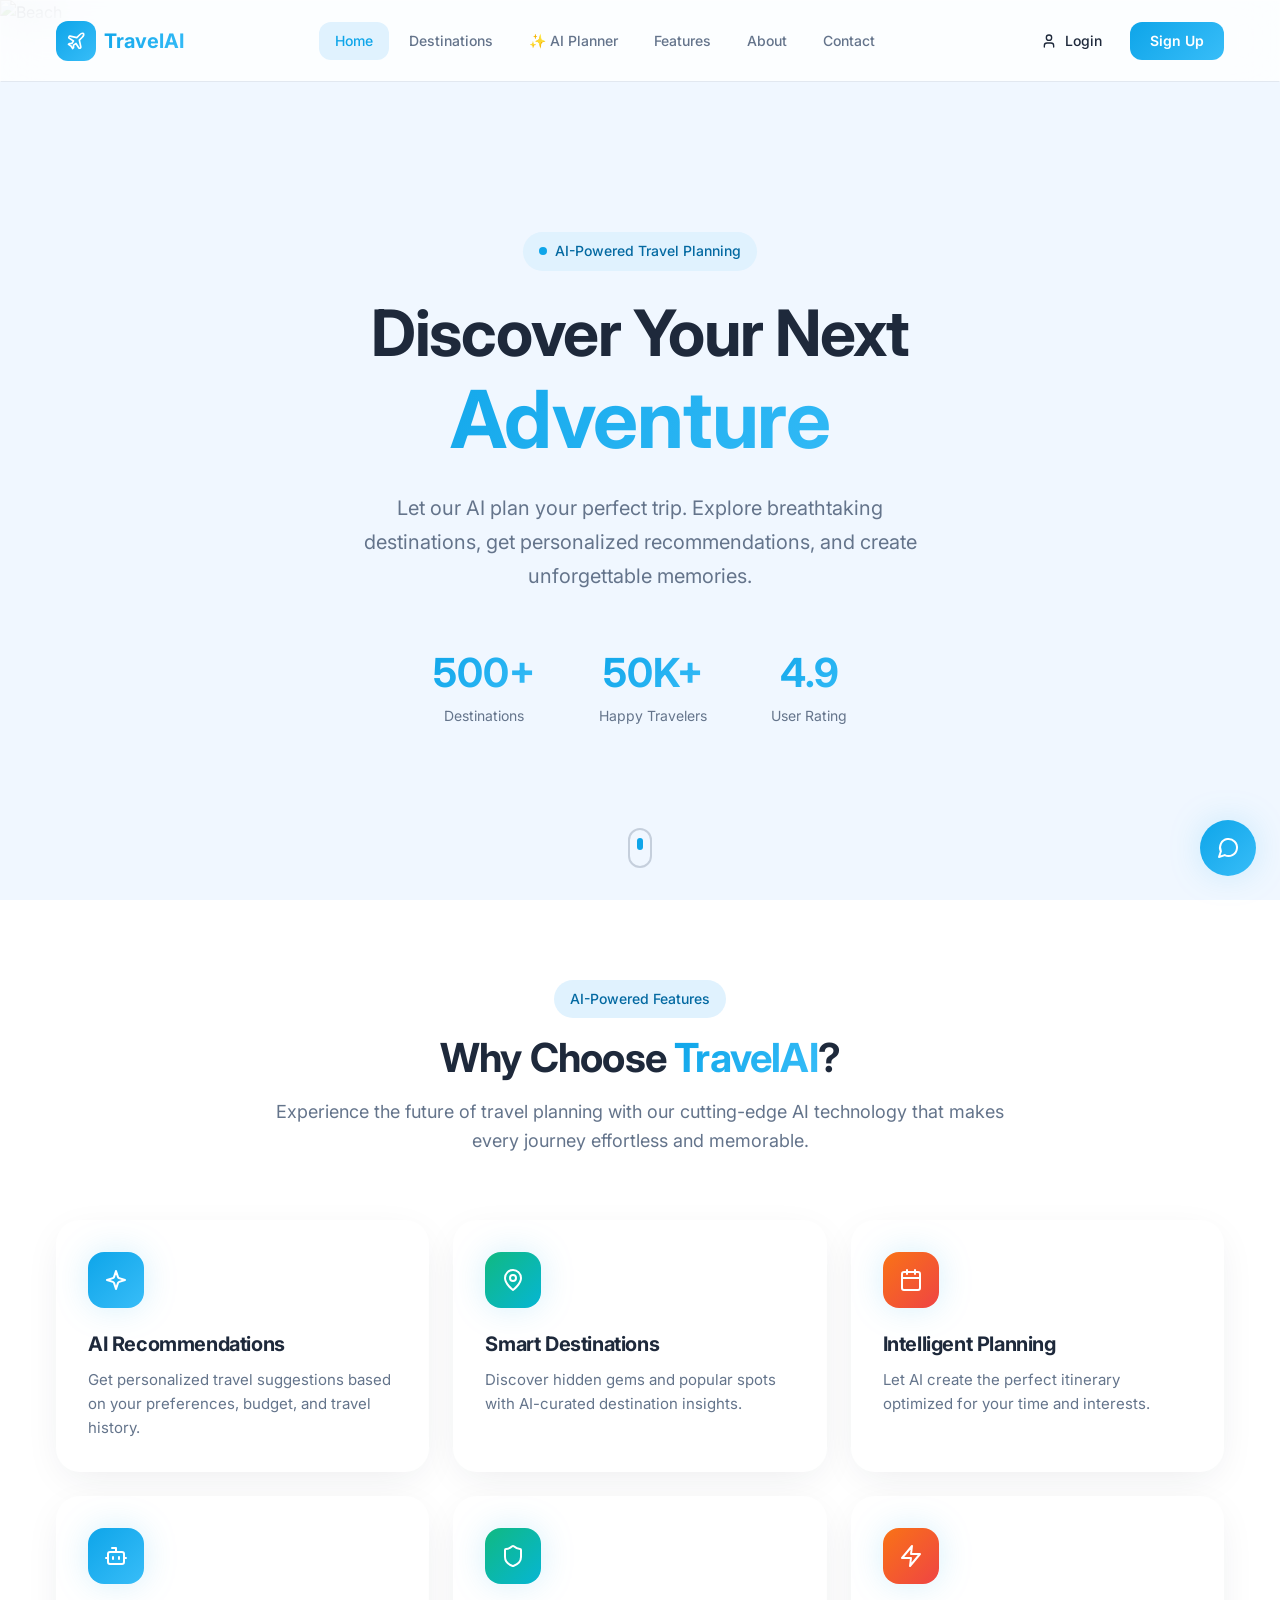
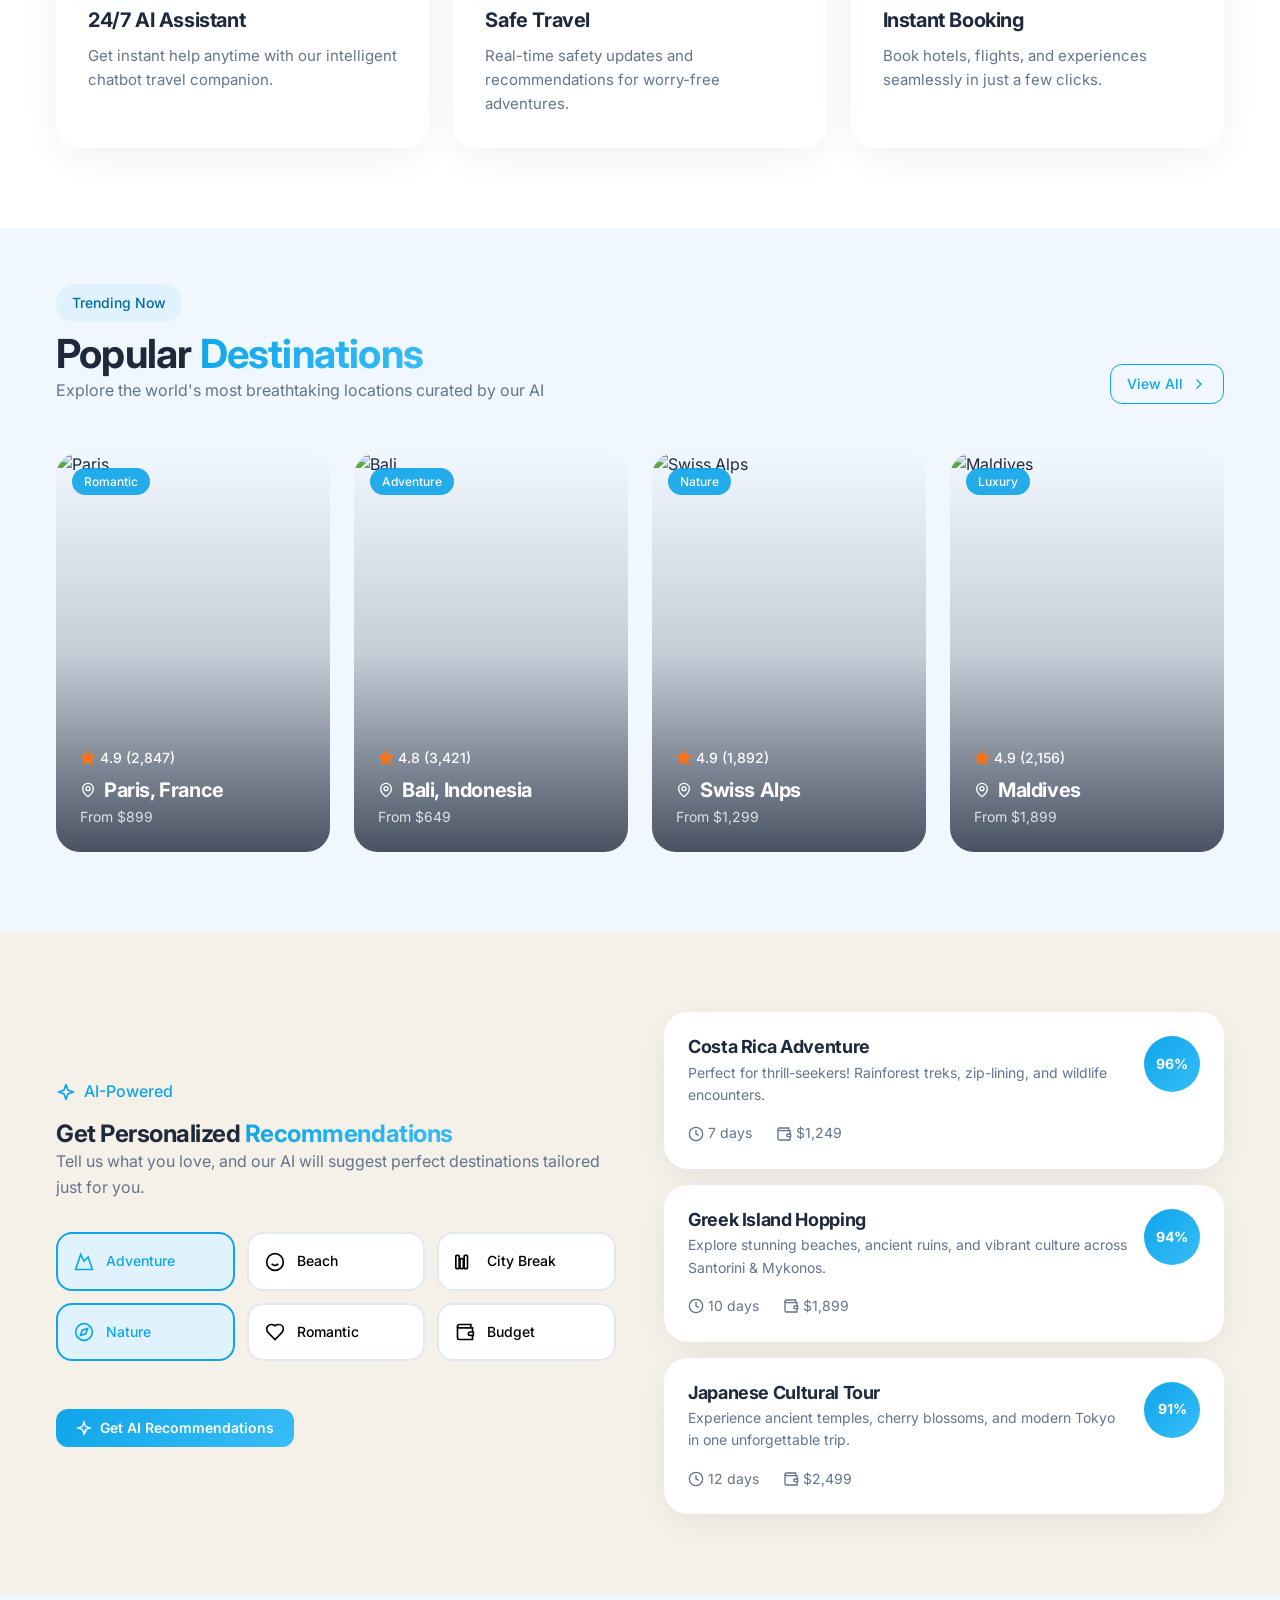
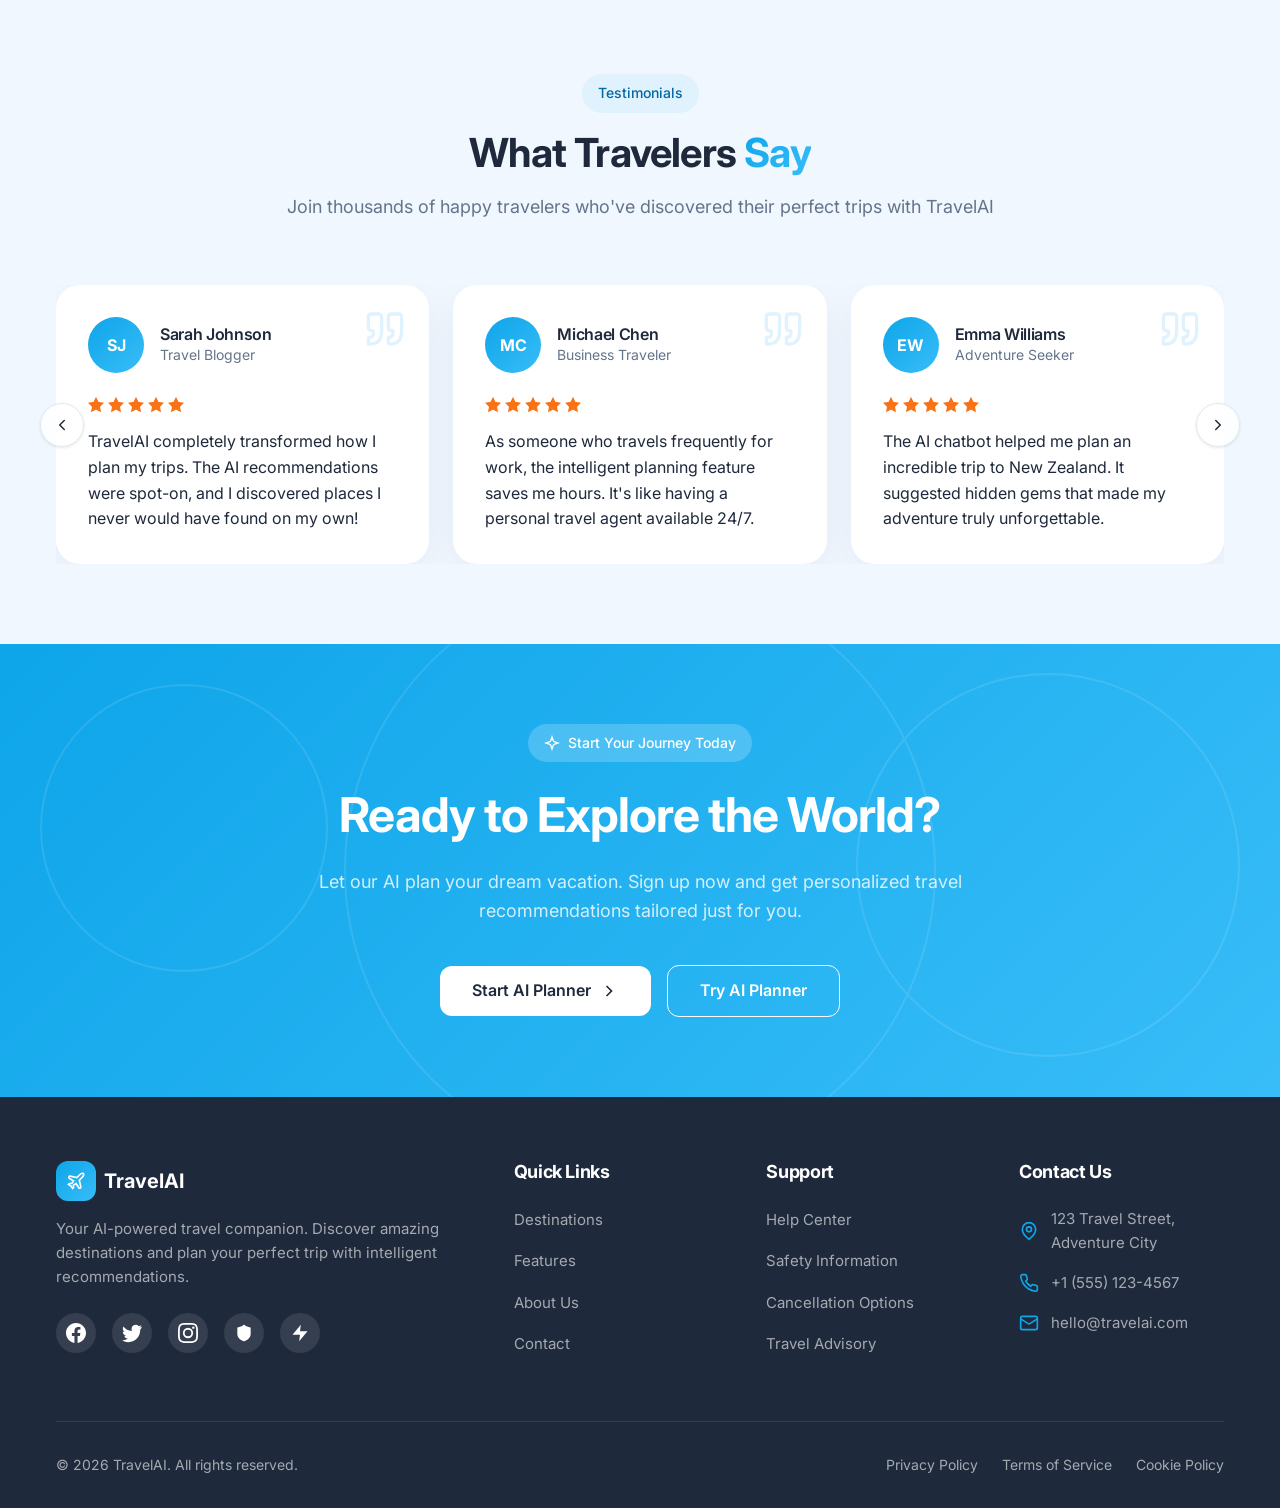
==== index.html @ 9d422126 "Initial commit of Travel-Ai portal with personalized itinerary planner, leaflet maps and live recomm" ====
<!doctype html>
<html lang="en">
<head>
  <meta charset="UTF-8" />
  <meta name="viewport" content="width=device-width, initial-scale=1.0" />
  <title>TravelAI | AI-Powered Tourism Platform</title>
  <link rel="icon" href="data:," />
  <link rel="preconnect" href="https://fonts.googleapis.com" />
  <link rel="preconnect" href="https://fonts.gstatic.com" crossorigin />
  <link href="https://fonts.googleapis.com/css2?family=Inter:wght@300;400;500;600;700;800&display=swap" rel="stylesheet" />
  <link rel="stylesheet" href="css/main.css" />
</head>
<body>

<!-- NAVBAR -->
<nav class="navbar glass">
  <div class="container">
    <div class="navbar-inner">
      <a class="brand" href="index.html">
        <div class="brand-icon">
          <svg xmlns="http://www.w3.org/2000/svg" width="20" height="20" viewBox="0 0 24 24" fill="none" stroke="currentColor" stroke-width="2" stroke-linecap="round" stroke-linejoin="round"><path d="M17.8 19.2 16 11l3.5-3.5C21 6 21.5 4 21 3c-1-.5-3 0-4.5 1.5L13 8 4.8 6.2c-.5-.1-.9.1-1.1.5l-.3.5c-.2.5-.1 1 .3 1.3L9 12l-2 3H4l-1 1 3 2 2 3 1-1v-3l3-2 3.5 5.3c.3.4.8.5 1.3.3l.5-.2c.4-.3.6-.7.5-1.2z"/></svg>
        </div>
        <span class="brand-text text-gradient-ocean">TravelAI</span>
      </a>
      <div class="nav-links">
        <a href="index.html" class="nav-link active">Home</a>
        <a href="destinations.html" class="nav-link">Destinations</a>
        <a href="itinerary.html" class="nav-link nav-link-emphasis">✨ AI Planner</a>
        <a href="features.html" class="nav-link">Features</a>
        <a href="about.html" class="nav-link">About</a>
        <a href="contact.html" class="nav-link">Contact</a>
      </div>
      <div class="nav-auth">
        <button class="btn-ghost">
          <svg xmlns="http://www.w3.org/2000/svg" width="16" height="16" viewBox="0 0 24 24" fill="none" stroke="currentColor" stroke-width="2" stroke-linecap="round" stroke-linejoin="round"><path d="M19 21v-2a4 4 0 0 0-4-4H9a4 4 0 0 0-4 4v2"/><circle cx="12" cy="7" r="4"/></svg>
          Login
        </button>
        <button class="btn-gradient">Sign Up</button>
      </div>
      <button class="nav-toggle" type="button" aria-label="Open menu" data-nav-toggle>
        <svg xmlns="http://www.w3.org/2000/svg" width="24" height="24" viewBox="0 0 24 24" fill="none" stroke="currentColor" stroke-width="2" stroke-linecap="round" stroke-linejoin="round"><line x1="4" x2="20" y1="6" y2="6"/><line x1="4" x2="20" y1="12" y2="12"/><line x1="4" x2="20" y1="18" y2="18"/></svg>
      </button>
    </div>
    <div class="nav-mobile" data-nav-panel>
      <a href="index.html" class="nav-link active">Home</a>
      <a href="destinations.html" class="nav-link">Destinations</a>
      <a href="itinerary.html" class="nav-link nav-link-emphasis">✨ AI Planner</a>
      <a href="features.html" class="nav-link">Features</a>
      <a href="about.html" class="nav-link">About</a>
      <a href="contact.html" class="nav-link">Contact</a>
      <div class="nav-mobile-auth">
        <button class="btn-outline">Login</button>
        <button class="btn-gradient">Sign Up</button>
      </div>
    </div>
  </div>
</nav>

<!-- HERO -->
<section class="hero">
  <div class="hero-bg">
    <img src="https://images.unsplash.com/photo-1507525428034-b723cf961d3e?w=1920&q=80" alt="Beach" />
  </div>
  <div class="hero-overlay"></div>
  <div class="hero-content">
    <div class="travel-badge"><span class="badge-dot"></span> AI-Powered Travel Planning</div>
    <h1 class="hero-title">Discover Your Next <span class="text-gradient-ocean">Adventure</span></h1>
    <p class="hero-subtitle">Let our AI plan your perfect trip. Explore breathtaking destinations, get personalized recommendations, and create unforgettable memories.</p>
    <div class="hero-stats">
      <div class="stat"><p class="stat-value text-gradient-ocean">500+</p><p class="stat-label">Destinations</p></div>
      <div class="stat"><p class="stat-value text-gradient-ocean">50K+</p><p class="stat-label">Happy Travelers</p></div>
      <div class="stat"><p class="stat-value text-gradient-ocean">4.9</p><p class="stat-label">User Rating</p></div>
    </div>
  </div>
  <div class="scroll-indicator"><div class="scroll-shell"><div class="scroll-dot"></div></div></div>
</section>

<!-- FEATURES -->
<section class="section section-white">
  <div class="container">
    <div class="section-header">
      <span class="travel-badge">AI-Powered Features</span>
      <h2>Why Choose <span class="text-gradient-ocean">TravelAI</span>?</h2>
      <p>Experience the future of travel planning with our cutting-edge AI technology that makes every journey effortless and memorable.</p>
    </div>
    <div class="features-grid">
      <div class="travel-card ai-glow"><div class="feature-icon"><svg xmlns="http://www.w3.org/2000/svg" width="24" height="24" viewBox="0 0 24 24" fill="none" stroke="currentColor" stroke-width="2" stroke-linecap="round" stroke-linejoin="round"><path d="m12 3-1.912 5.813a2 2 0 0 1-1.275 1.275L3 12l5.813 1.912a2 2 0 0 1 1.275 1.275L12 21l1.912-5.813a2 2 0 0 1 1.275-1.275L21 12l-5.813-1.912a2 2 0 0 1-1.275-1.275L12 3Z"/></svg></div><h3>AI Recommendations</h3><p>Get personalized travel suggestions based on your preferences, budget, and travel history.</p></div>
      <div class="travel-card ai-glow"><div class="feature-icon nature"><svg xmlns="http://www.w3.org/2000/svg" width="24" height="24" viewBox="0 0 24 24" fill="none" stroke="currentColor" stroke-width="2" stroke-linecap="round" stroke-linejoin="round"><path d="M20 10c0 6-8 12-8 12s-8-6-8-12a8 8 0 0 1 16 0Z"/><circle cx="12" cy="10" r="3"/></svg></div><h3>Smart Destinations</h3><p>Discover hidden gems and popular spots with AI-curated destination insights.</p></div>
      <div class="travel-card ai-glow"><div class="feature-icon sunset"><svg xmlns="http://www.w3.org/2000/svg" width="24" height="24" viewBox="0 0 24 24" fill="none" stroke="currentColor" stroke-width="2" stroke-linecap="round" stroke-linejoin="round"><rect width="18" height="18" x="3" y="4" rx="2" ry="2"/><line x1="16" x2="16" y1="2" y2="6"/><line x1="8" x2="8" y1="2" y2="6"/><line x1="3" x2="21" y1="10" y2="10"/></svg></div><h3>Intelligent Planning</h3><p>Let AI create the perfect itinerary optimized for your time and interests.</p></div>
      <div class="travel-card ai-glow"><div class="feature-icon"><svg xmlns="http://www.w3.org/2000/svg" width="24" height="24" viewBox="0 0 24 24" fill="none" stroke="currentColor" stroke-width="2" stroke-linecap="round" stroke-linejoin="round"><path d="M12 8V4H8"/><rect width="16" height="12" x="4" y="8" rx="2"/><path d="M2 14h2"/><path d="M20 14h2"/><path d="M15 13v2"/><path d="M9 13v2"/></svg></div><h3>24/7 AI Assistant</h3><p>Get instant help anytime with our intelligent chatbot travel companion.</p></div>
      <div class="travel-card ai-glow"><div class="feature-icon nature"><svg xmlns="http://www.w3.org/2000/svg" width="24" height="24" viewBox="0 0 24 24" fill="none" stroke="currentColor" stroke-width="2" stroke-linecap="round" stroke-linejoin="round"><path d="M20 13c0 5-3.5 7.5-7.66 8.95a1 1 0 0 1-.67-.01C7.5 20.5 4 18 4 13V6a1 1 0 0 1 1-1c2 0 4.5-1.2 6.24-2.72a1.17 1.17 0 0 1 1.52 0C14.51 3.81 17 5 19 5a1 1 0 0 1 1 1z"/></svg></div><h3>Safe Travel</h3><p>Real-time safety updates and recommendations for worry-free adventures.</p></div>
      <div class="travel-card ai-glow"><div class="feature-icon sunset"><svg xmlns="http://www.w3.org/2000/svg" width="24" height="24" viewBox="0 0 24 24" fill="none" stroke="currentColor" stroke-width="2" stroke-linecap="round" stroke-linejoin="round"><path d="M13 2 3 14h9l-1 8 10-12h-9l1-8z"/></svg></div><h3>Instant Booking</h3><p>Book hotels, flights, and experiences seamlessly in just a few clicks.</p></div>
    </div>
  </div>
</section>

<!-- DESTINATIONS -->
<section class="section home-destinations">
  <div class="container">
    <div class="section-header-row">
      <div>
        <span class="travel-badge">Trending Now</span>
        <h2>Popular <span class="text-gradient-ocean">Destinations</span></h2>
        <p>Explore the world's most breathtaking locations curated by our AI</p>
      </div>
      <a href="destinations.html" class="btn-outline">View All <svg xmlns="http://www.w3.org/2000/svg" width="16" height="16" viewBox="0 0 24 24" fill="none" stroke="currentColor" stroke-width="2" stroke-linecap="round" stroke-linejoin="round"><path d="m9 18 6-6-6-6"/></svg></a>
    </div>
    <div class="destinations-grid">
      <a href="destinations.html" class="destination-card"><img src="assests/paris.jpg" alt="Paris" /><div class="dest-overlay"></div><span class="dest-tag">Romantic</span><div class="dest-info"><div class="dest-rating"><svg xmlns="http://www.w3.org/2000/svg" width="16" height="16" viewBox="0 0 24 24" fill="currentColor" stroke="currentColor" stroke-width="2"><polygon points="12 2 15.09 8.26 22 9.27 17 14.14 18.18 21.02 12 17.77 5.82 21.02 7 14.14 2 9.27 8.91 8.26 12 2"/></svg><span>4.9 (2,847)</span></div><h3 class="dest-name"><svg xmlns="http://www.w3.org/2000/svg" width="16" height="16" viewBox="0 0 24 24" fill="none" stroke="currentColor" stroke-width="2" stroke-linecap="round" stroke-linejoin="round"><path d="M20 10c0 6-8 12-8 12s-8-6-8-12a8 8 0 0 1 16 0Z"/><circle cx="12" cy="10" r="3"/></svg> Paris, France</h3><p class="dest-price">From $899</p></div></a>
      <a href="destinations.html" class="destination-card"><img src="assests/bali.jpg" alt="Bali" /><div class="dest-overlay"></div><span class="dest-tag">Adventure</span><div class="dest-info"><div class="dest-rating"><svg xmlns="http://www.w3.org/2000/svg" width="16" height="16" viewBox="0 0 24 24" fill="currentColor" stroke="currentColor" stroke-width="2"><polygon points="12 2 15.09 8.26 22 9.27 17 14.14 18.18 21.02 12 17.77 5.82 21.02 7 14.14 2 9.27 8.91 8.26 12 2"/></svg><span>4.8 (3,421)</span></div><h3 class="dest-name"><svg xmlns="http://www.w3.org/2000/svg" width="16" height="16" viewBox="0 0 24 24" fill="none" stroke="currentColor" stroke-width="2" stroke-linecap="round" stroke-linejoin="round"><path d="M20 10c0 6-8 12-8 12s-8-6-8-12a8 8 0 0 1 16 0Z"/><circle cx="12" cy="10" r="3"/></svg> Bali, Indonesia</h3><p class="dest-price">From $649</p></div></a>
      <a href="destinations.html" class="destination-card"><img src="assests/swiss.jpg" alt="Swiss Alps" /><div class="dest-overlay"></div><span class="dest-tag">Nature</span><div class="dest-info"><div class="dest-rating"><svg xmlns="http://www.w3.org/2000/svg" width="16" height="16" viewBox="0 0 24 24" fill="currentColor" stroke="currentColor" stroke-width="2"><polygon points="12 2 15.09 8.26 22 9.27 17 14.14 18.18 21.02 12 17.77 5.82 21.02 7 14.14 2 9.27 8.91 8.26 12 2"/></svg><span>4.9 (1,892)</span></div><h3 class="dest-name"><svg xmlns="http://www.w3.org/2000/svg" width="16" height="16" viewBox="0 0 24 24" fill="none" stroke="currentColor" stroke-width="2" stroke-linecap="round" stroke-linejoin="round"><path d="M20 10c0 6-8 12-8 12s-8-6-8-12a8 8 0 0 1 16 0Z"/><circle cx="12" cy="10" r="3"/></svg> Swiss Alps</h3><p class="dest-price">From $1,299</p></div></a>
      <a href="destinations.html" class="destination-card"><img src="assests/mali.jpg" alt="Maldives" /><div class="dest-overlay"></div><span class="dest-tag">Luxury</span><div class="dest-info"><div class="dest-rating"><svg xmlns="http://www.w3.org/2000/svg" width="16" height="16" viewBox="0 0 24 24" fill="currentColor" stroke="currentColor" stroke-width="2"><polygon points="12 2 15.09 8.26 22 9.27 17 14.14 18.18 21.02 12 17.77 5.82 21.02 7 14.14 2 9.27 8.91 8.26 12 2"/></svg><span>4.9 (2,156)</span></div><h3 class="dest-name"><svg xmlns="http://www.w3.org/2000/svg" width="16" height="16" viewBox="0 0 24 24" fill="none" stroke="currentColor" stroke-width="2" stroke-linecap="round" stroke-linejoin="round"><path d="M20 10c0 6-8 12-8 12s-8-6-8-12a8 8 0 0 1 16 0Z"/><circle cx="12" cy="10" r="3"/></svg> Maldives</h3><p class="dest-price">From $1,899</p></div></a>
    </div>
  </div>
</section>

<!-- AI RECOMMENDATIONS -->
<section class="section section-sand">
  <div class="container">
    <div class="ai-grid">
      <div class="ai-left">
        <div class="ai-label"><svg xmlns="http://www.w3.org/2000/svg" width="20" height="20" viewBox="0 0 24 24" fill="none" stroke="currentColor" stroke-width="2" stroke-linecap="round" stroke-linejoin="round"><path d="m12 3-1.912 5.813a2 2 0 0 1-1.275 1.275L3 12l5.813 1.912a2 2 0 0 1 1.275 1.275L12 21l1.912-5.813a2 2 0 0 1 1.275-1.275L21 12l-5.813-1.912a2 2 0 0 1-1.275-1.275L12 3Z"/></svg><span>AI-Powered</span></div>
        <h2>Get Personalized <span class="text-gradient-ocean">Recommendations</span></h2>
        <p class="ai-copy">Tell us what you love, and our AI will suggest perfect destinations tailored just for you.</p>
        <div class="pref-grid" data-pref-grid>
          <button class="pref-btn selected" data-pref="adventure"><svg xmlns="http://www.w3.org/2000/svg" width="20" height="20" viewBox="0 0 24 24" fill="none" stroke="currentColor" stroke-width="2"><path d="m8 3 4 8 5-5 5 15H2L8 3z"/></svg>Adventure</button>
          <button class="pref-btn" data-pref="beach"><svg xmlns="http://www.w3.org/2000/svg" width="20" height="20" viewBox="0 0 24 24" fill="none" stroke="currentColor" stroke-width="2"><circle cx="12" cy="12" r="10"/><path d="M8 14s1.5 2 4 2 4-2 4-2"/><line x1="9" x2="9.01" y1="9" y2="9"/><line x1="15" x2="15.01" y1="9" y2="9"/></svg>Beach</button>
          <button class="pref-btn" data-pref="city"><svg xmlns="http://www.w3.org/2000/svg" width="20" height="20" viewBox="0 0 24 24" fill="none" stroke="currentColor" stroke-width="2"><rect width="4" height="16" x="1" y="4" rx="1"/><rect width="4" height="12" x="6" y="8" rx="1"/><rect width="4" height="16" x="11" y="4" rx="1"/></svg>City Break</button>
          <button class="pref-btn selected" data-pref="nature"><svg xmlns="http://www.w3.org/2000/svg" width="20" height="20" viewBox="0 0 24 24" fill="none" stroke="currentColor" stroke-width="2"><circle cx="12" cy="12" r="10"/><path d="m16.24 7.76-2.12 6.36-6.36 2.12 2.12-6.36 6.36-2.12z"/></svg>Nature</button>
          <button class="pref-btn" data-pref="romantic"><svg xmlns="http://www.w3.org/2000/svg" width="20" height="20" viewBox="0 0 24 24" fill="none" stroke="currentColor" stroke-width="2"><path d="M19 14c1.49-1.46 3-3.21 3-5.5A5.5 5.5 0 0 0 16.5 3c-1.74 0-3 .41-4.5 1.5C10.5 3.41 9.24 3 7.5 3A5.5 5.5 0 0 0 2 8.5c0 2.3 1.5 4.05 3 5.5l7 7Z"/></svg>Romantic</button>
          <button class="pref-btn" data-pref="budget"><svg xmlns="http://www.w3.org/2000/svg" width="20" height="20" viewBox="0 0 24 24" fill="none" stroke="currentColor" stroke-width="2"><path d="M21 12V7H5a2 2 0 0 1 0-4h14v4"/><path d="M3 5v14a2 2 0 0 0 2 2h16v-5"/><path d="M18 12a2 2 0 0 0 0 4h4v-4Z"/></svg>Budget</button>
        </div>
        <a href="itinerary.html" class="btn-gradient ai-recommend-link">
          <svg xmlns="http://www.w3.org/2000/svg" width="16" height="16" viewBox="0 0 24 24" fill="none" stroke="currentColor" stroke-width="2"><path d="m12 3-1.912 5.813a2 2 0 0 1-1.275 1.275L3 12l5.813 1.912a2 2 0 0 1 1.275 1.275L12 21l1.912-5.813a2 2 0 0 1 1.275 1.275L12 21l1.912-5.813a2 2 0 0 1 1.275-1.275L21 12l-5.813-1.912a2 2 0 0 1-1.275-1.275L12 3Z"/></svg>
          Get AI Recommendations
        </a>
      </div>
      <div class="ai-right">
        <div class="travel-card rec-card"><div class="rec-top"><div><h3>Costa Rica Adventure</h3><p class="rec-desc">Perfect for thrill-seekers! Rainforest treks, zip-lining, and wildlife encounters.</p></div><div class="rec-match">96%</div></div><div class="rec-meta"><span><svg xmlns="http://www.w3.org/2000/svg" width="16" height="16" viewBox="0 0 24 24" fill="none" stroke="currentColor" stroke-width="2"><circle cx="12" cy="12" r="10"/><polyline points="12 6 12 12 16 14"/></svg>7 days</span><span><svg xmlns="http://www.w3.org/2000/svg" width="16" height="16" viewBox="0 0 24 24" fill="none" stroke="currentColor" stroke-width="2"><path d="M21 12V7H5a2 2 0 0 1 0-4h14v4"/><path d="M3 5v14a2 2 0 0 0 2 2h16v-5"/><path d="M18 12a2 2 0 0 0 0 4h4v-4Z"/></svg>$1,249</span></div></div>
        <div class="travel-card rec-card"><div class="rec-top"><div><h3>Greek Island Hopping</h3><p class="rec-desc">Explore stunning beaches, ancient ruins, and vibrant culture across Santorini & Mykonos.</p></div><div class="rec-match">94%</div></div><div class="rec-meta"><span><svg xmlns="http://www.w3.org/2000/svg" width="16" height="16" viewBox="0 0 24 24" fill="none" stroke="currentColor" stroke-width="2"><circle cx="12" cy="12" r="10"/><polyline points="12 6 12 12 16 14"/></svg>10 days</span><span><svg xmlns="http://www.w3.org/2000/svg" width="16" height="16" viewBox="0 0 24 24" fill="none" stroke="currentColor" stroke-width="2"><path d="M21 12V7H5a2 2 0 0 1 0-4h14v4"/><path d="M3 5v14a2 2 0 0 0 2 2h16v-5"/><path d="M18 12a2 2 0 0 0 0 4h4v-4Z"/></svg>$1,899</span></div></div>
        <div class="travel-card rec-card"><div class="rec-top"><div><h3>Japanese Cultural Tour</h3><p class="rec-desc">Experience ancient temples, cherry blossoms, and modern Tokyo in one unforgettable trip.</p></div><div class="rec-match">91%</div></div><div class="rec-meta"><span><svg xmlns="http://www.w3.org/2000/svg" width="16" height="16" viewBox="0 0 24 24" fill="none" stroke="currentColor" stroke-width="2"><circle cx="12" cy="12" r="10"/><polyline points="12 6 12 12 16 14"/></svg>12 days</span><span><svg xmlns="http://www.w3.org/2000/svg" width="16" height="16" viewBox="0 0 24 24" fill="none" stroke="currentColor" stroke-width="2"><path d="M21 12V7H5a2 2 0 0 1 0-4h14v4"/><path d="M3 5v14a2 2 0 0 0 2 2h16v-5"/><path d="M18 12a2 2 0 0 0 0 4h4v-4Z"/></svg>$2,499</span></div></div>
      </div>
    </div>
  </div>
</section>

<!-- TESTIMONIALS -->
<section class="section">
  <div class="container">
    <div class="section-header">
      <span class="travel-badge">Testimonials</span>
      <h2>What Travelers <span class="text-gradient-ocean">Say</span></h2>
      <p>Join thousands of happy travelers who've discovered their perfect trips with TravelAI</p>
    </div>
    <div class="testimonials-slider" data-testimonials>
      <button class="slider-btn prev" type="button" aria-label="Previous testimonials" data-testimonials-prev>
        <svg xmlns="http://www.w3.org/2000/svg" width="18" height="18" viewBox="0 0 24 24" fill="none" stroke="currentColor" stroke-width="2" stroke-linecap="round" stroke-linejoin="round"><path d="m15 18-6-6 6-6"/></svg>
      </button>
      <button class="slider-btn" type="button" aria-label="Next testimonials" data-testimonials-next>
        <svg xmlns="http://www.w3.org/2000/svg" width="18" height="18" viewBox="0 0 24 24" fill="none" stroke="currentColor" stroke-width="2" stroke-linecap="round" stroke-linejoin="round"><path d="m9 18 6-6-6-6"/></svg>
      </button>

      <div class="testimonials-viewport" data-testimonials-viewport>
        <div class="testimonials-grid" data-testimonials-track>
          <div class="travel-card testimonial-card">
            <svg class="quote-icon" xmlns="http://www.w3.org/2000/svg" width="40" height="40" viewBox="0 0 24 24" fill="none" stroke="currentColor" stroke-width="2" stroke-linecap="round" stroke-linejoin="round"><path d="M3 21c3 0 7-1 7-8V5c0-1.25-.756-2.017-2-2H4c-1.25 0-2 .75-2 1.972V11c0 1.25.75 2 2 2 1 0 1 0 1 1v1c0 1-1 2-2 2s-1 .008-1 1.031V21z"/><path d="M15 21c3 0 7-1 7-8V5c0-1.25-.757-2.017-2-2h-4c-1.25 0-2 .75-2 1.972V11c0 1.25.75 2 2 2h.75c0 2.25.25 4-2.75 4v3c0 1 0 1 1 1z"/></svg>
            <div class="testimonial-user"><div class="testimonial-avatar">SJ</div><div><h4>Sarah Johnson</h4><p>Travel Blogger</p></div></div>
            <div class="testimonial-stars"><svg xmlns="http://www.w3.org/2000/svg" width="16" height="16" viewBox="0 0 24 24" fill="currentColor" stroke="currentColor" stroke-width="2"><polygon points="12 2 15.09 8.26 22 9.27 17 14.14 18.18 21.02 12 17.77 5.82 21.02 7 14.14 2 9.27 8.91 8.26 12 2"/></svg><svg xmlns="http://www.w3.org/2000/svg" width="16" height="16" viewBox="0 0 24 24" fill="currentColor" stroke="currentColor" stroke-width="2"><polygon points="12 2 15.09 8.26 22 9.27 17 14.14 18.18 21.02 12 17.77 5.82 21.02 7 14.14 2 9.27 8.91 8.26 12 2"/></svg><svg xmlns="http://www.w3.org/2000/svg" width="16" height="16" viewBox="0 0 24 24" fill="currentColor" stroke="currentColor" stroke-width="2"><polygon points="12 2 15.09 8.26 22 9.27 17 14.14 18.18 21.02 12 17.77 5.82 21.02 7 14.14 2 9.27 8.91 8.26 12 2"/></svg><svg xmlns="http://www.w3.org/2000/svg" width="16" height="16" viewBox="0 0 24 24" fill="currentColor" stroke="currentColor" stroke-width="2"><polygon points="12 2 15.09 8.26 22 9.27 17 14.14 18.18 21.02 12 17.77 5.82 21.02 7 14.14 2 9.27 8.91 8.26 12 2"/></svg><svg xmlns="http://www.w3.org/2000/svg" width="16" height="16" viewBox="0 0 24 24" fill="currentColor" stroke="currentColor" stroke-width="2"><polygon points="12 2 15.09 8.26 22 9.27 17 14.14 18.18 21.02 12 17.77 5.82 21.02 7 14.14 2 9.27 8.91 8.26 12 2"/></svg></div>
            <p>TravelAI completely transformed how I plan my trips. The AI recommendations were spot-on, and I discovered places I never would have found on my own!</p>
          </div>
          <div class="travel-card testimonial-card">
            <svg class="quote-icon" xmlns="http://www.w3.org/2000/svg" width="40" height="40" viewBox="0 0 24 24" fill="none" stroke="currentColor" stroke-width="2" stroke-linecap="round" stroke-linejoin="round"><path d="M3 21c3 0 7-1 7-8V5c0-1.25-.756-2.017-2-2H4c-1.25 0-2 .75-2 1.972V11c0 1.25.75 2 2 2 1 0 1 0 1 1v1c0 1-1 2-2 2s-1 .008-1 1.031V21z"/><path d="M15 21c3 0 7-1 7-8V5c0-1.25-.757-2.017-2-2h-4c-1.25 0-2 .75-2 1.972V11c0 1.25.75 2 2 2h.75c0 2.25.25 4-2.75 4v3c0 1 0 1 1 1z"/></svg>
            <div class="testimonial-user"><div class="testimonial-avatar">MC</div><div><h4>Michael Chen</h4><p>Business Traveler</p></div></div>
            <div class="testimonial-stars"><svg xmlns="http://www.w3.org/2000/svg" width="16" height="16" viewBox="0 0 24 24" fill="currentColor" stroke="currentColor" stroke-width="2"><polygon points="12 2 15.09 8.26 22 9.27 17 14.14 18.18 21.02 12 17.77 5.82 21.02 7 14.14 2 9.27 8.91 8.26 12 2"/></svg><svg xmlns="http://www.w3.org/2000/svg" width="16" height="16" viewBox="0 0 24 24" fill="currentColor" stroke="currentColor" stroke-width="2"><polygon points="12 2 15.09 8.26 22 9.27 17 14.14 18.18 21.02 12 17.77 5.82 21.02 7 14.14 2 9.27 8.91 8.26 12 2"/></svg><svg xmlns="http://www.w3.org/2000/svg" width="16" height="16" viewBox="0 0 24 24" fill="currentColor" stroke="currentColor" stroke-width="2"><polygon points="12 2 15.09 8.26 22 9.27 17 14.14 18.18 21.02 12 17.77 5.82 21.02 7 14.14 2 9.27 8.91 8.26 12 2"/></svg><svg xmlns="http://www.w3.org/2000/svg" width="16" height="16" viewBox="0 0 24 24" fill="currentColor" stroke="currentColor" stroke-width="2"><polygon points="12 2 15.09 8.26 22 9.27 17 14.14 18.18 21.02 12 17.77 5.82 21.02 7 14.14 2 9.27 8.91 8.26 12 2"/></svg><svg xmlns="http://www.w3.org/2000/svg" width="16" height="16" viewBox="0 0 24 24" fill="currentColor" stroke="currentColor" stroke-width="2"><polygon points="12 2 15.09 8.26 22 9.27 17 14.14 18.18 21.02 12 17.77 5.82 21.02 7 14.14 2 9.27 8.91 8.26 12 2"/></svg></div>
            <p>As someone who travels frequently for work, the intelligent planning feature saves me hours. It's like having a personal travel agent available 24/7.</p>
          </div>
          <div class="travel-card testimonial-card">
            <svg class="quote-icon" xmlns="http://www.w3.org/2000/svg" width="40" height="40" viewBox="0 0 24 24" fill="none" stroke="currentColor" stroke-width="2" stroke-linecap="round" stroke-linejoin="round"><path d="M3 21c3 0 7-1 7-8V5c0-1.25-.756-2.017-2-2H4c-1.25 0-2 .75-2 1.972V11c0 1.25.75 2 2 2 1 0 1 0 1 1v1c0 1-1 2-2 2s-1 .008-1 1.031V21z"/><path d="M15 21c3 0 7-1 7-8V5c0-1.25-.757-2.017-2-2h-4c-1.25 0-2 .75-2 1.972V11c0 1.25.75 2 2 2h.75c0 2.25.25 4-2.75 4v3c0 1 0 1 1 1z"/></svg>
            <div class="testimonial-user"><div class="testimonial-avatar">EW</div><div><h4>Emma Williams</h4><p>Adventure Seeker</p></div></div>
            <div class="testimonial-stars"><svg xmlns="http://www.w3.org/2000/svg" width="16" height="16" viewBox="0 0 24 24" fill="currentColor" stroke="currentColor" stroke-width="2"><polygon points="12 2 15.09 8.26 22 9.27 17 14.14 18.18 21.02 12 17.77 5.82 21.02 7 14.14 2 9.27 8.91 8.26 12 2"/></svg><svg xmlns="http://www.w3.org/2000/svg" width="16" height="16" viewBox="0 0 24 24" fill="currentColor" stroke="currentColor" stroke-width="2"><polygon points="12 2 15.09 8.26 22 9.27 17 14.14 18.18 21.02 12 17.77 5.82 21.02 7 14.14 2 9.27 8.91 8.26 12 2"/></svg><svg xmlns="http://www.w3.org/2000/svg" width="16" height="16" viewBox="0 0 24 24" fill="currentColor" stroke="currentColor" stroke-width="2"><polygon points="12 2 15.09 8.26 22 9.27 17 14.14 18.18 21.02 12 17.77 5.82 21.02 7 14.14 2 9.27 8.91 8.26 12 2"/></svg><svg xmlns="http://www.w3.org/2000/svg" width="16" height="16" viewBox="0 0 24 24" fill="currentColor" stroke="currentColor" stroke-width="2"><polygon points="12 2 15.09 8.26 22 9.27 17 14.14 18.18 21.02 12 17.77 5.82 21.02 7 14.14 2 9.27 8.91 8.26 12 2"/></svg><svg xmlns="http://www.w3.org/2000/svg" width="16" height="16" viewBox="0 0 24 24" fill="currentColor" stroke="currentColor" stroke-width="2"><polygon points="12 2 15.09 8.26 22 9.27 17 14.14 18.18 21.02 12 17.77 5.82 21.02 7 14.14 2 9.27 8.91 8.26 12 2"/></svg></div>
            <p>The AI chatbot helped me plan an incredible trip to New Zealand. It suggested hidden gems that made my adventure truly unforgettable.</p>
          </div>
          <div class="travel-card testimonial-card">
            <svg class="quote-icon" xmlns="http://www.w3.org/2000/svg" width="40" height="40" viewBox="0 0 24 24" fill="none" stroke="currentColor" stroke-width="2" stroke-linecap="round" stroke-linejoin="round"><path d="M3 21c3 0 7-1 7-8V5c0-1.25-.756-2.017-2-2H4c-1.25 0-2 .75-2 1.972V11c0 1.25.75 2 2 2 1 0 1 0 1 1v1c0 1-1 2-2 2s-1 .008-1 1.031V21z"/><path d="M15 21c3 0 7-1 7-8V5c0-1.25-.757-2.017-2-2h-4c-1.25 0-2 .75-2 1.972V11c0 1.25.75 2 2 2h.75c0 2.25.25 4-2.75 4v3c0 1 0 1 1 1z"/></svg>
            <div class="testimonial-user"><div class="testimonial-avatar">AR</div><div><h4>Aisha Rahman</h4><p>Solo Traveler</p></div></div>
            <div class="testimonial-stars"><svg xmlns="http://www.w3.org/2000/svg" width="16" height="16" viewBox="0 0 24 24" fill="currentColor" stroke="currentColor" stroke-width="2"><polygon points="12 2 15.09 8.26 22 9.27 17 14.14 18.18 21.02 12 17.77 5.82 21.02 7 14.14 2 9.27 8.91 8.26 12 2"/></svg><svg xmlns="http://www.w3.org/2000/svg" width="16" height="16" viewBox="0 0 24 24" fill="currentColor" stroke="currentColor" stroke-width="2"><polygon points="12 2 15.09 8.26 22 9.27 17 14.14 18.18 21.02 12 17.77 5.82 21.02 7 14.14 2 9.27 8.91 8.26 12 2"/></svg><svg xmlns="http://www.w3.org/2000/svg" width="16" height="16" viewBox="0 0 24 24" fill="currentColor" stroke="currentColor" stroke-width="2"><polygon points="12 2 15.09 8.26 22 9.27 17 14.14 18.18 21.02 12 17.77 5.82 21.02 7 14.14 2 9.27 8.91 8.26 12 2"/></svg><svg xmlns="http://www.w3.org/2000/svg" width="16" height="16" viewBox="0 0 24 24" fill="currentColor" stroke="currentColor" stroke-width="2"><polygon points="12 2 15.09 8.26 22 9.27 17 14.14 18.18 21.02 12 17.77 5.82 21.02 7 14.14 2 9.27 8.91 8.26 12 2"/></svg><svg xmlns="http://www.w3.org/2000/svg" width="16" height="16" viewBox="0 0 24 24" fill="currentColor" stroke="currentColor" stroke-width="2"><polygon points="12 2 15.09 8.26 22 9.27 17 14.14 18.18 21.02 12 17.77 5.82 21.02 7 14.14 2 9.27 8.91 8.26 12 2"/></svg></div>
            <p>I loved how simple everything was. I selected my preferences and TravelAI built an itinerary that felt made just for me.</p>
          </div>
          <div class="travel-card testimonial-card">
            <svg class="quote-icon" xmlns="http://www.w3.org/2000/svg" width="40" height="40" viewBox="0 0 24 24" fill="none" stroke="currentColor" stroke-width="2" stroke-linecap="round" stroke-linejoin="round"><path d="M3 21c3 0 7-1 7-8V5c0-1.25-.756-2.017-2-2H4c-1.25 0-2 .75-2 1.972V11c0 1.25.75 2 2 2 1 0 1 0 1 1v1c0 1-1 2-2 2s-1 .008-1 1.031V21z"/><path d="M15 21c3 0 7-1 7-8V5c0-1.25-.757-2.017-2-2h-4c-1.25 0-2 .75-2 1.972V11c0 1.25.75 2 2 2h.75c0 2.25.25 4-2.75 4v3c0 1 0 1 1 1z"/></svg>
            <div class="testimonial-user"><div class="testimonial-avatar">DM</div><div><h4>David Martinez</h4><p>Family Vacation</p></div></div>
            <div class="testimonial-stars"><svg xmlns="http://www.w3.org/2000/svg" width="16" height="16" viewBox="0 0 24 24" fill="currentColor" stroke="currentColor" stroke-width="2"><polygon points="12 2 15.09 8.26 22 9.27 17 14.14 18.18 21.02 12 17.77 5.82 21.02 7 14.14 2 9.27 8.91 8.26 12 2"/></svg><svg xmlns="http://www.w3.org/2000/svg" width="16" height="16" viewBox="0 0 24 24" fill="currentColor" stroke="currentColor" stroke-width="2"><polygon points="12 2 15.09 8.26 22 9.27 17 14.14 18.18 21.02 12 17.77 5.82 21.02 7 14.14 2 9.27 8.91 8.26 12 2"/></svg><svg xmlns="http://www.w3.org/2000/svg" width="16" height="16" viewBox="0 0 24 24" fill="currentColor" stroke="currentColor" stroke-width="2"><polygon points="12 2 15.09 8.26 22 9.27 17 14.14 18.18 21.02 12 17.77 5.82 21.02 7 14.14 2 9.27 8.91 8.26 12 2"/></svg><svg xmlns="http://www.w3.org/2000/svg" width="16" height="16" viewBox="0 0 24 24" fill="currentColor" stroke="currentColor" stroke-width="2"><polygon points="12 2 15.09 8.26 22 9.27 17 14.14 18.18 21.02 12 17.77 5.82 21.02 7 14.14 2 9.27 8.91 8.26 12 2"/></svg><svg xmlns="http://www.w3.org/2000/svg" width="16" height="16" viewBox="0 0 24 24" fill="currentColor" stroke="currentColor" stroke-width="2"><polygon points="12 2 15.09 8.26 22 9.27 17 14.14 18.18 21.02 12 17.77 5.82 21.02 7 14.14 2 9.27 8.91 8.26 12 2"/></svg></div>
            <p>Planning with kids is usually stressful, but TravelAI made it smooth. The suggestions were practical and family-friendly.</p>
          </div>
          <div class="travel-card testimonial-card">
            <svg class="quote-icon" xmlns="http://www.w3.org/2000/svg" width="40" height="40" viewBox="0 0 24 24" fill="none" stroke="currentColor" stroke-width="2" stroke-linecap="round" stroke-linejoin="round"><path d="M3 21c3 0 7-1 7-8V5c0-1.25-.756-2.017-2-2H4c-1.25 0-2 .75-2 1.972V11c0 1.25.75 2 2 2 1 0 1 0 1 1v1c0 1-1 2-2 2s-1 .008-1 1.031V21z"/><path d="M15 21c3 0 7-1 7-8V5c0-1.25-.757-2.017-2-2h-4c-1.25 0-2 .75-2 1.972V11c0 1.25.75 2 2 2h.75c0 2.25.25 4-2.75 4v3c0 1 0 1 1 1z"/></svg>
            <div class="testimonial-user"><div class="testimonial-avatar">NP</div><div><h4>Noah Patel</h4><p>Weekend Explorer</p></div></div>
            <div class="testimonial-stars"><svg xmlns="http://www.w3.org/2000/svg" width="16" height="16" viewBox="0 0 24 24" fill="currentColor" stroke="currentColor" stroke-width="2"><polygon points="12 2 15.09 8.26 22 9.27 17 14.14 18.18 21.02 12 17.77 5.82 21.02 7 14.14 2 9.27 8.91 8.26 12 2"/></svg><svg xmlns="http://www.w3.org/2000/svg" width="16" height="16" viewBox="0 0 24 24" fill="currentColor" stroke="currentColor" stroke-width="2"><polygon points="12 2 15.09 8.26 22 9.27 17 14.14 18.18 21.02 12 17.77 5.82 21.02 7 14.14 2 9.27 8.91 8.26 12 2"/></svg><svg xmlns="http://www.w3.org/2000/svg" width="16" height="16" viewBox="0 0 24 24" fill="currentColor" stroke="currentColor" stroke-width="2"><polygon points="12 2 15.09 8.26 22 9.27 17 14.14 18.18 21.02 12 17.77 5.82 21.02 7 14.14 2 9.27 8.91 8.26 12 2"/></svg><svg xmlns="http://www.w3.org/2000/svg" width="16" height="16" viewBox="0 0 24 24" fill="currentColor" stroke="currentColor" stroke-width="2"><polygon points="12 2 15.09 8.26 22 9.27 17 14.14 18.18 21.02 12 17.77 5.82 21.02 7 14.14 2 9.27 8.91 8.26 12 2"/></svg><svg xmlns="http://www.w3.org/2000/svg" width="16" height="16" viewBox="0 0 24 24" fill="currentColor" stroke="currentColor" stroke-width="2"><polygon points="12 2 15.09 8.26 22 9.27 17 14.14 18.18 21.02 12 17.77 5.82 21.02 7 14.14 2 9.27 8.91 8.26 12 2"/></svg></div>
            <p>Even for short trips, the recommendations are amazing. I used it for a weekend getaway and it nailed the vibe perfectly.</p>
          </div>
        </div>
      </div>
    </div>
  </div>
</section>

<!-- CTA -->
<section class="cta-section">
  <div class="cta-pattern"><div class="cta-circle cta-circle-1"></div><div class="cta-circle cta-circle-2"></div><div class="cta-circle cta-circle-3"></div></div>
  <div class="container">
    <div class="cta-content">
      <div class="cta-badge"><svg xmlns="http://www.w3.org/2000/svg" width="16" height="16" viewBox="0 0 24 24" fill="none" stroke="currentColor" stroke-width="2"><path d="m12 3-1.912 5.813a2 2 0 0 1-1.275 1.275L3 12l5.813 1.912a2 2 0 0 1 1.275 1.275L12 21l1.912-5.813a2 2 0 0 1 1.275-1.275L21 12l-5.813-1.912a2 2 0 0 1-1.275-1.275L12 3Z"/></svg> Start Your Journey Today</div>
      <h2>Ready to Explore the World?</h2>
      <p>Let our AI plan your dream vacation. Sign up now and get personalized travel recommendations tailored just for you.</p>
      <div class="cta-buttons">
        <a href="itinerary.html"><button class="btn-white">Start AI Planner <svg xmlns="http://www.w3.org/2000/svg" width="20" height="20" viewBox="0 0 24 24" fill="none" stroke="currentColor" stroke-width="2"><path d="m9 18 6-6-6-6"/></svg></button></a>
        <a href="itinerary.html" class="btn-outline-white">Try AI Planner</a>
      </div>
    </div>
  </div>
</section>

<!-- FOOTER -->
<footer class="footer">
  <div class="container">
    <div class="footer-grid">
      <div class="footer-brand">
        <a class="brand" href="index.html"><div class="brand-icon"><svg xmlns="http://www.w3.org/2000/svg" width="20" height="20" viewBox="0 0 24 24" fill="none" stroke="currentColor" stroke-width="2"><path d="M17.8 19.2 16 11l3.5-3.5C21 6 21.5 4 21 3c-1-.5-3 0-4.5 1.5L13 8 4.8 6.2c-.5-.1-.9.1-1.1.5l-.3.5c-.2.5-.1 1 .3 1.3L9 12l-2 3H4l-1 1 3 2 2 3 1-1v-3l3-2 3.5 5.3c.3.4.8.5 1.3.3l.5-.2c.4-.3.6-.7.5-1.2z"/></svg></div><span class="brand-text">TravelAI</span></a>
        <p>Your AI-powered travel companion. Discover amazing destinations and plan your perfect trip with intelligent recommendations.</p>
        <div class="footer-social">
          <a href="#" aria-label="Facebook"><svg xmlns="http://www.w3.org/2000/svg" width="20" height="20" viewBox="0 0 24 24" fill="currentColor"><path d="M24 12.073c0-6.627-5.373-12-12-12s-12 5.373-12 12c0 5.99 4.388 10.954 10.125 11.854v-8.385H7.078v-3.47h3.047V9.43c0-3.007 1.792-4.669 4.533-4.669 1.312 0 2.686.235 2.686.235v2.953H15.83c-1.491 0-1.956.925-1.956 1.874v2.25h3.328l-.532 3.47h-2.796v8.385C19.612 23.027 24 18.062 24 12.073z"/></svg></a>
          <a href="#" aria-label="Twitter"><svg xmlns="http://www.w3.org/2000/svg" width="20" height="20" viewBox="0 0 24 24" fill="currentColor"><path d="M23.953 4.57a10 10 0 01-2.825.775 4.958 4.958 0 002.163-2.723c-.951.56-2.005.97-3.14 1.2a4.992 4.992 0 00-8.51 4.555c0 .39.045.765.127 1.124C7.728 9.215 4.1 7.33 1.671 4.149a4.968 4.968 0 00-.675 2.507c0 1.728.88 3.252 2.213 4.15a4.94 4.94 0 01-2.253-.622v.06a4.993 4.993 0 004 4.897 4.93 4.93 0 01-2.244.084 4.996 4.996 0 004.652 3.465 10.029 10.029 0 01-6.186 2.131c-.398 0-.79-.023-1.175-.069a14.16 14.16 0 007.65 2.243c9.18 0 14.199-7.603 14.199-14.199 0-.216-.005-.432-.015-.647A10.14 10.14 0 0024 4.57z"/></svg></a>
          <a href="#" aria-label="Instagram"><svg xmlns="http://www.w3.org/2000/svg" width="20" height="20" viewBox="0 0 24 24" fill="currentColor"><path d="M12 2.163c3.204 0 3.584.012 4.85.07 3.252.148 4.771 1.691 4.919 4.919.058 1.265.069 1.645.069 4.849 0 3.205-.012 3.584-.069 4.849-.149 3.225-1.664 4.771-4.919 4.919-1.266.058-1.644.07-4.85.07-3.204 0-3.584-.012-4.849-.07-3.26-.149-4.771-1.699-4.919-4.92-.058-1.265-.07-1.644-.07-4.849 0-3.204.013-3.583.07-4.849.149-3.227 1.664-4.771 4.919-4.919 1.266-.057 1.645-.069 4.849-.069zM12 0C8.741 0 8.333.014 7.053.072 2.695.272.273 2.69.073 7.052.014 8.333 0 8.741 0 12c0 3.259.014 3.668.072 4.948.2 4.358 2.618 6.78 6.98 6.98C8.333 23.986 8.741 24 12 24c3.259 0 3.668-.014 4.948-.072 4.354-.2 6.782-2.618 6.979-6.98.059-1.28.073-1.689.073-4.948 0-3.259-.014-3.667-.072-4.947-.196-4.354-2.617-6.78-6.979-6.98C15.668.014 15.259 0 12 0zm0 5.838a6.162 6.162 0 100 12.324 6.162 6.162 0 000-12.324zM12 16a4 4 0 110-8 4 4 0 010 8zm6.406-11.845a1.44 1.44 0 100 2.881 1.44 1.44 0 000-2.881z"/></svg></a>
          <a href="#" aria-label="Privacy policy"><svg xmlns="http://www.w3.org/2000/svg" width="20" height="20" viewBox="0 0 24 24" fill="currentColor"><path d="M20 13c0 5-3.5 7.5-7.66 8.95a1 1 0 0 1-.67-.01C7.5 20.5 4 18 4 13V6a1 1 0 0 1 1-1c2 0 4.5-1.2 6.24-2.72a1.17 1.17 0 0 1 1.52 0C14.51 3.81 17 5 19 5a1 1 0 0 1 1 1z"/></svg></a>
          <a href="#" aria-label="Featured link"><svg xmlns="http://www.w3.org/2000/svg" width="20" height="20" viewBox="0 0 24 24" fill="currentColor"><path d="M13 2 3 14h9l-1 8 10-12h-9l1-8z"/></svg></a>
        </div>
      </div>
      <div><h4>Quick Links</h4><ul><li><a href="destinations.html">Destinations</a></li><li><a href="features.html">Features</a></li><li><a href="about.html">About Us</a></li><li><a href="contact.html">Contact</a></li></ul></div>
      <div><h4>Support</h4><ul>
          <li><a href="help.html">Help Center</a></li>
          <li><a href="safety.html">Safety Information</a></li>
          <li><a href="cancellation.html">Cancellation Options</a></li>
          <li><a href="advisory.html">Travel Advisory</a></li></ul></div>
      <div><h4>Contact Us</h4><ul class="footer-contact"><li><svg xmlns="http://www.w3.org/2000/svg" width="20" height="20" viewBox="0 0 24 24" fill="none" stroke="currentColor" stroke-width="2"><path d="M20 10c0 6-8 12-8 12s-8-6-8-12a8 8 0 0 1 16 0Z"/><circle cx="12" cy="10" r="3"/></svg><span>123 Travel Street, Adventure City</span></li><li><svg xmlns="http://www.w3.org/2000/svg" width="20" height="20" viewBox="0 0 24 24" fill="none" stroke="currentColor" stroke-width="2"><path d="M22 16.92v3a2 2 0 0 1-2.18 2 19.79 19.79 0 0 1-8.63-3.07 19.5 19.5 0 0 1-6-6 19.79 19.79 0 0 1-3.07-8.67A2 2 0 0 1 4.11 2h3a2 2 0 0 1 2 1.72c.127.96.361 1.903.7 2.81a2 2 0 0 1-.45 2.11L8.09 9.91a16 16 0 0 0 6 6l1.27-1.27a2 2 0 0 1 2.11-.45c.907.339 1.85.573 2.81.7A2 2 0 0 1 22 16.92z"/></svg><span>+1 (555) 123-4567</span></li><li><svg xmlns="http://www.w3.org/2000/svg" width="20" height="20" viewBox="0 0 24 24" fill="none" stroke="currentColor" stroke-width="2"><rect width="20" height="16" x="2" y="4" rx="2"/><path d="m22 7-8.97 5.7a1.94 1.94 0 0 1-2.06 0L2 7"/></svg><span>hello@travelai.com</span></li></ul></div>
    </div>
    <div class="footer-bottom">
      <p>&copy; <span data-year></span> TravelAI. All rights reserved.</p>
      <div class="footer-bottom-links"><a href="#">Privacy Policy</a><a href="#">Terms of Service</a><a href="#">Cookie Policy</a></div>
    </div>
  </div>
</footer>

<!-- CHATBOT -->
<button class="chat-fab" data-chat-open aria-label="Open chat">
  <svg xmlns="http://www.w3.org/2000/svg" width="24" height="24" viewBox="0 0 24 24" fill="none" stroke="currentColor" stroke-width="2" stroke-linecap="round" stroke-linejoin="round"><path d="m3 21 1.9-5.7a8.5 8.5 0 1 1 3.8 3.8z"/></svg>
</button>

<div class="chat-window" data-chat>
  <div class="chat-head">
    <div class="chat-head-left">
      <div class="chat-avatar"><svg xmlns="http://www.w3.org/2000/svg" width="20" height="20" viewBox="0 0 24 24" fill="none" stroke="currentColor" stroke-width="2" stroke-linecap="round" stroke-linejoin="round"><path d="M12 8V4H8"/><rect width="16" height="12" x="4" y="8" rx="2"/><path d="M2 14h2"/><path d="M20 14h2"/><path d="M15 13v2"/><path d="M9 13v2"/></svg></div>
      <div><div class="chat-title">TravelAI Assistant</div><div class="chat-status"><span class="dot"></span> Online 24/7</div></div>
    </div>
    <button class="chat-close" data-chat-close aria-label="Close chat"><svg xmlns="http://www.w3.org/2000/svg" width="16" height="16" viewBox="0 0 24 24" fill="none" stroke="currentColor" stroke-width="2" stroke-linecap="round" stroke-linejoin="round"><path d="M18 6 6 18"/><path d="m6 6 12 12"/></svg></button>
  </div>
  <div class="chat-body" data-chat-body></div>
  <div class="chat-suggestions" data-chat-suggestions>
    <p><svg xmlns="http://www.w3.org/2000/svg" width="12" height="12" viewBox="0 0 24 24" fill="none" stroke="currentColor" stroke-width="2" stroke-linecap="round" stroke-linejoin="round"><path d="m12 3-1.912 5.813a2 2 0 0 1-1.275 1.275L3 12l5.813 1.912a2 2 0 0 1 1.275 1.275L12 21l1.912-5.813a2 2 0 0 1 1.275-1.275L21 12l-5.813-1.912a2 2 0 0 1-1.275-1.275L12 3Z"/></svg> Quick suggestions</p>
    <div class="chips">
      <button class="chip" type="button">Recommend a beach destination</button>
      <button class="chip" type="button">Plan a 7-day Europe trip</button>
      <button class="chip" type="button">Best time to visit Japan</button>
      <button class="chip" type="button">Budget travel tips</button>
    </div>
  </div>
  <form class="chat-form" data-chat-form>
    <input class="chat-input" type="text" placeholder="Ask me anything about travel..." data-chat-input aria-label="Chat input" />
    <button class="chat-send" type="submit" aria-label="Send message"><svg xmlns="http://www.w3.org/2000/svg" width="16" height="16" viewBox="0 0 24 24" fill="none" stroke="currentColor" stroke-width="2" stroke-linecap="round" stroke-linejoin="round"><path d="m22 2-7 20-4-9-9-4z"/><path d="m22 2-11 11"/></svg></button>
  </form>
</div>

<script src="js/config.js"></script>
<script src="js/main.js"></script>

</body>
</html>
---- css/main.css ----
/* ============================================
   TravelAI — Design System (Plain CSS)
   Colors: Ocean blues, nature greens, warm corals, soft whites
   Style: Modern, clean, travel-inspired
   ============================================ */

/* --- Design Tokens --- */
:root {
  /* Core Colors */
  --bg: #f0f7ff;
  --surface: #ffffff;
  --card: #ffffff;
  --text: #1e293b;
  --muted: #64748b;
  --border: #e2e8f0;
  --shadow: 0 1px 3px rgba(0,0,0,.1);

  /* Primary — Ocean Blue */
  --ocean: #0ea5e9;
  --ocean-light: #e0f2fe;
  --ocean-dark: #0369a1;

  /* Secondary — Nature Green */
  --nature: #10b981;
  --nature-light: #d1fae5;
  --nature-dark: #047857;

  /* Accent — Warm Coral */
  --coral: #f97316;
  --coral-light: #fff7ed;

  /* Sand & Sky */
  --sand: #f5f0e8;
  --sky: #f0f9ff;

  /* Gradients */
  --gradient-ocean: linear-gradient(135deg, #0ea5e9 0%, #38bdf8 100%);
  --gradient-sunset: linear-gradient(135deg, #f97316 0%, #ef4444 100%);
  --gradient-nature: linear-gradient(135deg, #10b981 0%, #06b6d4 100%);
  --gradient-hero: linear-gradient(135deg, #0ea5e9 0%, #10b981 50%, #f97316 100%);
  --gradient-glass: linear-gradient(135deg, rgba(255,255,255,.9) 0%, rgba(255,255,255,.7) 100%);

  /* Shadows */
  --shadow-soft: 0 4px 20px -4px rgba(14,165,233,.15);
  --shadow-card: 0 10px 40px -10px rgba(30,41,59,.1);
  --shadow-elevated: 0 20px 60px -20px rgba(30,41,59,.2);
  --shadow-glow: 0 0 40px -10px rgba(14,165,233,.4);

  /* Radius */
  --radius: 0.75rem;
  --radius-lg: 1rem;
  --radius-xl: 1.5rem;

  /* Font */
  --font: 'Inter', 'Manrope', system-ui, -apple-system, sans-serif;

  /* Navbar height */
  --nav-h: 4rem;
}

/* --- Reset & Base --- */
*, *::before, *::after { box-sizing: border-box; margin: 0; padding: 0; }

html { scroll-behavior: smooth; }

body {
  font-family: var(--font);
  background: var(--bg);
  color: var(--text);
  line-height: 1.6;
  -webkit-font-smoothing: antialiased;
  -moz-osx-font-smoothing: grayscale;
}

h1, h2, h3, h4, h5, h6 {
  font-weight: 700;
  letter-spacing: -0.02em;
  line-height: 1.2;
}

a { text-decoration: none; color: inherit; }
img { max-width: 100%; display: block; }
ul { list-style: none; }
button { cursor: pointer; border: none; background: none; font: inherit; }
input, select, textarea { font: inherit; }

/* --- Utility --- */
.container {
  width: 100%;
  max-width: 1200px;
  margin: 0 auto;
  padding: 0 1rem;
}

.text-center { text-align: center; }

.text-gradient-ocean {
  background: var(--gradient-ocean);
  -webkit-background-clip: text;
  -webkit-text-fill-color: transparent;
  background-clip: text;
}

.text-gradient-sunset {
  background: var(--gradient-sunset);
  -webkit-background-clip: text;
  -webkit-text-fill-color: transparent;
  background-clip: text;
}

/* Small utilities to replace inline styles flagged by linters */
.mt-1-5 { margin-top: 1.5rem; }
.full-width { width: 100%; }
.btn-inline { text-decoration: none; display: inline-block; text-align: center; }

.nav-link-emphasis {
  color: #818cf8;
  font-weight: 700;
}

.ai-copy {
  color: var(--muted);
  margin-bottom: 2rem;
}

.ai-recommend-link {
  display: inline-flex;
  align-items: center;
  gap: .5rem;
  margin-top: 1rem;
}

/* --- Glass Effect --- */
.glass {
  background: rgba(255,255,255,.8);
  -webkit-backdrop-filter: blur(20px);
  backdrop-filter: blur(20px);
  border: 1px solid rgba(255,255,255,.2);
}

.glass-dark {
  background: rgba(0,0,0,.2);
  -webkit-backdrop-filter: blur(20px);
  backdrop-filter: blur(20px);
  border: 1px solid rgba(255,255,255,.1);
}

/* --- Navbar --- */
.navbar {
  position: fixed;
  top: 0; left: 0; right: 0;
  z-index: 100;
  border-bottom: 1px solid var(--border);
}

.navbar-inner {
  display: flex;
  align-items: center;
  justify-content: space-between;
  height: var(--nav-h);
}

.brand {
  display: flex;
  align-items: center;
  gap: .5rem;
}

.brand-icon {
  width: 2.5rem; height: 2.5rem;
  border-radius: var(--radius);
  background: var(--gradient-ocean);
  display: flex;
  align-items: center;
  justify-content: center;
  color: #fff;
}

.brand-icon svg { width: 1.25rem; height: 1.25rem; }

.brand-text {
  font-size: 1.25rem;
  font-weight: 700;
}

/* Desktop nav */
.nav-links {
  display: none;
  align-items: center;
  gap: .25rem;
}

.nav-link {
  padding: .5rem 1rem;
  border-radius: var(--radius);
  font-size: .875rem;
  font-weight: 500;
  color: var(--muted);
  transition: all .2s;
  position: relative;
}

.nav-link:hover { color: var(--text); background: var(--sky); }
.nav-link.active { color: var(--ocean); background: var(--ocean-light); }

.nav-auth {
  display: none;
  align-items: center;
  gap: .75rem;
}

.btn-ghost {
  padding: .5rem 1rem;
  border-radius: var(--radius);
  font-size: .875rem;
  font-weight: 500;
  color: var(--text);
  display: flex;
  align-items: center;
  gap: .5rem;
  transition: background .2s;
}

.btn-ghost:hover { background: var(--sky); }
.btn-ghost svg { width: 1rem; height: 1rem; }

.btn-gradient {
  padding: .5rem 1.25rem;
  border-radius: var(--radius);
  font-size: .875rem;
  font-weight: 600;
  color: #fff;
  background: var(--gradient-ocean);
  transition: opacity .2s;
}

.btn-gradient:hover { opacity: .9; }

/* Mobile toggle */
.nav-toggle {
  display: flex;
  align-items: center;
  justify-content: center;
  width: 2.5rem; height: 2.5rem;
  border-radius: var(--radius);
  transition: background .2s;
}

.nav-toggle:hover { background: var(--sky); }
.nav-toggle svg { width: 1.5rem; height: 1.5rem; color: var(--text); }

/* Mobile panel */
.nav-mobile {
  display: none;
  padding: 1rem 0;
  border-top: 1px solid var(--border);
}

.nav-mobile.is-open { display: block; }

.nav-mobile .nav-link {
  display: block;
  padding: .75rem 1rem;
  font-size: .875rem;
  font-weight: 500;
  border-radius: var(--radius);
}

.nav-mobile .nav-mobile-auth {
  display: flex;
  gap: .75rem;
  padding: 1rem;
  margin-top: .5rem;
}

.nav-mobile .nav-mobile-auth .btn-outline,
.nav-mobile .nav-mobile-auth .btn-gradient { flex: 1; text-align: center; }

.btn-outline {
  padding: .5rem 1rem;
  border-radius: var(--radius);
  font-size: .875rem;
  font-weight: 500;
  color: var(--ocean);
  border: 1px solid var(--ocean);
  transition: all .2s;
}

.btn-outline:hover {
  background: var(--ocean-light);
}

/* Desktop breakpoint */
@media (min-width: 768px) {
  :root { --nav-h: 5rem; }
  .nav-links { display: flex; }
  .nav-auth { display: flex; }
  .nav-toggle { display: none; }
  .nav-mobile { display: none !important; }
}

/* --- Hero Section --- */
.hero {
  position: relative;
  min-height: 100vh;
  display: flex;
  align-items: center;
  justify-content: center;
  overflow: hidden;
}

.hero-bg {
  position: absolute;
  inset: 0;
  background-size: cover;
  background-position: center;
  background-repeat: no-repeat;
}

.hero-bg img {
  width: 100%;
  height: 100%;
  object-fit: cover;
}

.hero-overlay {
  position: absolute;
  inset: 0;
  background: linear-gradient(to bottom, rgba(240,247,255,.3) 0%, rgba(240,247,255,.5) 50%, var(--bg) 100%);
}

.hero-content {
  position: relative;
  z-index: 10;
  max-width: 56rem;
  margin: 0 auto;
  text-align: center;
  padding: 5rem 1rem 3rem;
}

.hero .travel-badge {
  margin-top: 1.75rem;
}

/* Badge */
.travel-badge {
  display: inline-flex;
  align-items: center;
  gap: .5rem;
  padding: .5rem 1rem;
  border-radius: 9999px;
  background: var(--ocean-light);
  color: var(--ocean-dark);
  font-size: .875rem;
  font-weight: 500;
  margin-bottom: 1.5rem;
}

.badge-dot {
  width: .5rem; height: .5rem;
  border-radius: 50%;
  background: var(--ocean);
  animation: pulse 2s ease-in-out infinite;
}

/* Hero heading */
.hero-title {
  font-size: 2.5rem;
  margin-bottom: 1.5rem;
}

.hero-title .text-gradient-ocean {
  display: block;
  font-size: 3rem;
}

.hero-subtitle {
  font-size: 1.125rem;
  color: var(--muted);
  max-width: 36rem;
  margin: 0 auto 2.5rem;
  line-height: 1.7;
}

/* Search Card */
.searchcard {
  background: rgba(255,255,255,.85);
  -webkit-backdrop-filter: blur(20px);
  backdrop-filter: blur(20px);
  border: 1px solid rgba(255,255,255,.3);
  border-radius: var(--radius-xl);
  padding: 1rem;
  box-shadow: var(--shadow-elevated);
}

.searchcard-grid {
  display: grid;
  grid-template-columns: 1fr;
  gap: .75rem;
}

.search-input {
  position: relative;
}

.search-input svg {
  position: absolute;
  left: 1rem;
  top: 50%;
  transform: translateY(-50%);
  width: 1.25rem; height: 1.25rem;
  color: var(--muted);
  pointer-events: none;
}

.search-input input,
.search-input select {
  width: 100%;
  height: 3rem;
  padding: 0 1rem 0 3rem;
  border-radius: var(--radius);
  border: 1px solid var(--border);
  background: var(--surface);
  font-size: .875rem;
  color: var(--text);
  transition: all .2s;
}

.search-input input:focus,
.search-input select:focus {
  outline: none;
  box-shadow: 0 0 0 3px rgba(14,165,233,.2);
  border-color: var(--ocean);
}

.search-btn {
  height: 3rem;
  border-radius: var(--radius);
  background: var(--gradient-ocean);
  color: #fff;
  font-size: 1rem;
  font-weight: 600;
  display: flex;
  align-items: center;
  justify-content: center;
  gap: .5rem;
  transition: opacity .2s;
  border: none;
  width: 100%;
}

.search-btn:hover { opacity: .9; }
.search-btn svg { width: 1.25rem; height: 1.25rem; }

/* Stats */
.hero-stats {
  display: flex;
  flex-wrap: wrap;
  justify-content: center;
  gap: 2rem;
  margin-top: 3rem;
}

.stat { text-align: center; }

.stat-value {
  font-size: 1.75rem;
  font-weight: 700;
}

.stat-label {
  font-size: .875rem;
  color: var(--muted);
}

/* Scroll Indicator */
.scroll-indicator {
  position: absolute;
  bottom: 2rem;
  left: 50%;
  transform: translateX(-50%);
  animation: bounceSoft 2s ease-in-out infinite;
}

.scroll-shell {
  width: 1.5rem; height: 2.5rem;
  border-radius: 9999px;
  border: 2px solid rgba(100,116,139,.3);
  display: flex;
  justify-content: center;
  padding-top: .5rem;
}

.scroll-dot {
  width: .375rem; height: .75rem;
  border-radius: 9999px;
  background: var(--ocean);
  animation: pulse 2s ease-in-out infinite;
}

@media (min-width: 768px) {
  .hero-title { font-size: 3.5rem; }
  .hero-title .text-gradient-ocean { font-size: 4.5rem; }
  .hero-subtitle { font-size: 1.25rem; }
  .searchcard { padding: 1.5rem; }
  .searchcard-grid { grid-template-columns: 1fr 1fr 1fr auto; }
  .search-btn { width: auto; padding: 0 2rem; }
  .hero-stats { gap: 4rem; }
  .stat-value { font-size: 2.5rem; }
}

@media (min-width: 1024px) {
  .hero-title { font-size: 4rem; }
  .hero-title .text-gradient-ocean { font-size: 5rem; }
}

/* --- Section Common --- */
.section {
  padding: 5rem 0;
}

.home-destinations {
  padding-top: 3.5rem;
}

.home-destinations .section-header-row > div {
  text-align: left;
}

.home-destinations .section-header-row > div p {
  margin-left: 0;
  margin-right: 0;
}

.section-white { background: #ffffff; }
.section-sky { background: var(--sky); }
.section-sand { background: var(--sand); }

.section-header {
  text-align: center;
  max-width: 48rem;
  margin: 0 auto 4rem;
}

.section-header .travel-badge { margin-bottom: 1rem; }

.section-header .btn-outline {
  display: inline-flex;
  align-items: center;
  gap: .5rem;
  margin: 1.25rem auto 0;
}

.section-header .btn-outline svg {
  width: 1rem;
  height: 1rem;
  transition: transform .2s;
}

.section-header .btn-outline:hover svg { transform: translateX(4px); }

.section-header h2 {
  font-size: 2rem;
  margin-bottom: 1rem;
}

.section-header p {
  font-size: 1.125rem;
  color: var(--muted);
}

@media (min-width: 768px) {
  .section-header h2 { font-size: 2.5rem; }
}

/* --- Travel Card --- */
.travel-card {
  background: var(--card);
  border-radius: var(--radius-xl);
  overflow: hidden;
  box-shadow: var(--shadow-card);
  transition: all .3s;
}

.travel-card:hover {
  transform: translateY(-8px);
  box-shadow: var(--shadow-elevated);
}

/* AI Glow on hover */
.ai-glow { position: relative; }

.ai-glow::before {
  content: '';
  position: absolute;
  inset: -1px;
  border-radius: var(--radius-xl);
  background: var(--gradient-ocean);
  filter: blur(20px);
  opacity: 0;
  transition: opacity .3s;
  z-index: -1;
}

.ai-glow:hover::before { opacity: .4; }

/* --- Feature Icon --- */
.feature-icon {
  width: 3.5rem; height: 3.5rem;
  border-radius: var(--radius-lg);
  display: flex;
  align-items: center;
  justify-content: center;
  color: #fff;
  background: var(--gradient-ocean);
  box-shadow: var(--shadow-glow);
  margin-bottom: 1.5rem;
}

.feature-icon svg { width: 1.5rem; height: 1.5rem; }

.feature-icon.nature { background: var(--gradient-nature); }
.feature-icon.sunset { background: var(--gradient-sunset); }

/* --- Features Grid --- */
.features-grid {
  display: grid;
  grid-template-columns: 1fr;
  gap: 1.5rem;
}

.features-grid .travel-card { padding: 2rem; }

.features-grid .travel-card h3 {
  font-size: 1.25rem;
  margin-bottom: .75rem;
}

.features-grid .travel-card p {
  color: var(--muted);
  font-size: .9375rem;
}

@media (min-width: 768px) {
  .features-grid { grid-template-columns: 1fr 1fr; }
}

@media (min-width: 1024px) {
  .features-grid { grid-template-columns: 1fr 1fr 1fr; }
}

/* --- Destination Card --- */
.destinations-grid {
  display: grid;
  grid-template-columns: 1fr;
  gap: 1.5rem;
}

.destination-card {
  position: relative;
  overflow: hidden;
  border-radius: var(--radius-xl);
  height: 25rem;
  display: block;
}

.destination-card img {
  position: absolute;
  inset: 0;
  width: 100%; height: 100%;
  object-fit: cover;
  transition: transform .5s;
}

.destination-card:hover img { transform: scale(1.1); }

.destination-card .dest-overlay {
  position: absolute;
  inset: 0;
  background: linear-gradient(to top, rgba(30,41,59,.8) 0%, rgba(30,41,59,.2) 50%, transparent 100%);
}

.destination-card .dest-tag {
  position: absolute;
  top: 1rem; left: 1rem;
  z-index: 5;
  padding: .25rem .75rem;
  border-radius: 9999px;
  background: rgba(14,165,233,.9);
  color: #fff;
  font-size: .75rem;
  font-weight: 500;
}

.destination-card .dest-info {
  position: absolute;
  bottom: 0; left: 0; right: 0;
  padding: 1.5rem;
  z-index: 5;
}

.destination-card .dest-rating {
  display: flex;
  align-items: center;
  gap: .25rem;
  color: var(--coral);
  margin-bottom: .5rem;
  font-size: .875rem;
  font-weight: 500;
}

.destination-card .dest-rating svg { width: 1rem; height: 1rem; fill: var(--coral); }
.destination-card .dest-rating span { color: #fff; }

.destination-card .dest-name {
  font-size: 1.25rem;
  font-weight: 700;
  color: #fff;
  display: flex;
  align-items: center;
  gap: .5rem;
  margin-bottom: .25rem;
}

.destination-card .dest-name svg { width: 1rem; height: 1rem; }
.destination-card .dest-price { color: rgba(255,255,255,.8); font-size: .875rem; }

@media (min-width: 768px) {
  .destinations-grid { grid-template-columns: 1fr 1fr; }
}

@media (min-width: 1024px) {
  .destinations-grid { grid-template-columns: 1fr 1fr 1fr 1fr; }
}

/* --- Section Header with Button --- */
.section-header-row {
  display: flex;
  flex-direction: column;
  gap: 1rem;
  margin-bottom: 3rem;
}

.section-header-row .travel-badge { margin-bottom: .5rem; }

.section-header-row h2 { font-size: 2rem; }
.section-header-row p { color: var(--muted); max-width: 36rem; }

.section-header-center {
  text-align: center;
  flex: 1;
}

.section-header-center p {
  margin-left: auto;
  margin-right: auto;
}

.section-header-row .btn-outline {
  display: inline-flex;
  align-items: center;
  gap: .5rem;
  align-self: flex-start;
}

.section-header-row .btn-outline svg {
  width: 1rem; height: 1rem;
  transition: transform .2s;
}

.section-header-row .btn-outline:hover svg { transform: translateX(4px); }

@media (min-width: 768px) {
  .section-header-row {
    flex-direction: row;
    justify-content: space-between;
    align-items: flex-end;
  }
  .section-header-row h2 { font-size: 2.5rem; }
  .section-header-row .btn-outline { align-self: flex-end; }
}

/* --- AI Recommendations --- */
.ai-grid {
  display: grid;
  grid-template-columns: 1fr;
  gap: 3rem;
  align-items: start;
}

.ai-label {
  display: flex;
  align-items: center;
  gap: .5rem;
  color: var(--ocean);
  font-weight: 500;
  margin-bottom: 1rem;
}

.ai-label svg { width: 1.25rem; height: 1.25rem; }

.pref-grid {
  display: grid;
  grid-template-columns: 1fr 1fr;
  gap: .75rem;
  margin-bottom: 2rem;
}

.pref-btn {
  display: flex;
  align-items: center;
  gap: .75rem;
  padding: 1rem;
  border-radius: var(--radius-lg);
  border: 2px solid var(--border);
  background: var(--card);
  font-size: .875rem;
  font-weight: 500;
  transition: all .2s;
  cursor: pointer;
}

.pref-btn svg { width: 1.25rem; height: 1.25rem; flex-shrink: 0; }

.pref-btn:hover { border-color: rgba(14,165,233,.5); }

.pref-btn.selected {
  border-color: var(--ocean);
  background: var(--ocean-light);
  color: var(--ocean);
}

.rec-card {
  padding: 1.5rem;
  margin-bottom: 1rem;
}

.rec-card .rec-top {
  display: flex;
  justify-content: space-between;
  align-items: flex-start;
  margin-bottom: 1rem;
}

.rec-card h3 { font-size: 1.125rem; margin-bottom: .25rem; }
.rec-card .rec-desc { font-size: .875rem; color: var(--muted); }

.rec-match {
  width: 3.5rem; height: 3.5rem;
  border-radius: 50%;
  background: var(--gradient-ocean);
  display: flex;
  align-items: center;
  justify-content: center;
  color: #fff;
  font-weight: 700;
  font-size: .875rem;
  flex-shrink: 0;
  margin-left: 1rem;
}

.rec-meta {
  display: flex;
  gap: 1.5rem;
  font-size: .875rem;
  color: var(--muted);
}

.rec-meta span {
  display: flex;
  align-items: center;
  gap: .25rem;
}

.rec-meta svg { width: 1rem; height: 1rem; }

@media (min-width: 768px) {
  .pref-grid { grid-template-columns: 1fr 1fr 1fr; }
}

@media (min-width: 1024px) {
  .ai-grid { grid-template-columns: 1fr 1fr; }

  .ai-left {
    align-self: center;
  }

  .ai-right {
    display: flex;
    flex-direction: column;
    gap: 1rem;
  }

  .ai-right .rec-card {
    margin-bottom: 0;
  }
}

/* --- Testimonials --- */
.testimonials-grid {
  display: grid;
  grid-template-columns: 1fr;
  gap: 1.5rem;
}

.testimonials-slider {
  position: relative;
}

.testimonials-viewport {
  overflow-x: auto;
  scroll-snap-type: x mandatory;
}

.testimonials-viewport::-webkit-scrollbar {
  display: none;
}

.testimonials-slider .testimonials-grid {
  display: flex;
  gap: 1.5rem;
}

.testimonials-slider .testimonial-card {
  flex: 0 0 100%;
  scroll-snap-align: start;
}

.slider-btn {
  position: absolute;
  top: 50%;
  transform: translateY(-50%);
  width: 2.75rem;
  height: 2.75rem;
  border-radius: 9999px;
  border: 1px solid var(--border);
  background: rgba(255, 255, 255, 0.9);
  color: var(--text);
  box-shadow: var(--shadow);
  display: inline-flex;
  align-items: center;
  justify-content: center;
  cursor: pointer;
  z-index: 2;
}

.slider-btn:hover {
  background: rgba(255, 255, 255, 1);
}

.slider-btn[disabled] {
  opacity: .45;
  cursor: not-allowed;
}

.testimonials-slider [data-testimonials-next] { right: -0.75rem; }

.testimonial-card {
  padding: 2rem;
  position: relative;
}

.testimonial-card .quote-icon {
  position: absolute;
  top: 1.5rem; right: 1.5rem;
  width: 2.5rem; height: 2.5rem;
  color: var(--ocean-light);
}

.testimonial-avatar {
  width: 3.5rem; height: 3.5rem;
  border-radius: 50%;
  background: var(--gradient-ocean);
  display: flex;
  align-items: center;
  justify-content: center;
  color: #fff;
  font-weight: 700;
  font-size: 1rem;
  flex-shrink: 0;
}

.testimonial-user {
  display: flex;
  align-items: center;
  gap: 1rem;
  margin-bottom: 1.5rem;
}

.testimonial-user h4 { font-weight: 600; }
.testimonial-user p { font-size: .875rem; color: var(--muted); }

.testimonial-stars {
  display: flex;
  gap: .25rem;
  margin-bottom: 1rem;
}

.testimonial-stars svg {
  width: 1rem; height: 1rem;
  fill: var(--coral);
  color: var(--coral);
}

.slider-btn.prev { left: -0.75rem; }
.slider-btn:not(.prev) { right: -0.75rem; }

@media (min-width: 768px) {
  .testimonials-grid { grid-template-columns: 1fr 1fr 1fr; }

  .testimonials-slider .testimonial-card {
    flex-basis: calc((100% - (1.5rem * 2)) / 3);
  }

  .slider-btn.prev { left: -1rem; }
  .slider-btn:not(.prev) { right: -1rem; }
}

/* --- CTA Section --- */
.cta-section {
  padding: 5rem 0;
  background: var(--gradient-ocean);
  position: relative;
  overflow: hidden;
}

.cta-section .cta-pattern {
  position: absolute;
  inset: 0;
  opacity: .1;
  pointer-events: none;
}

.cta-section .cta-circle {
  position: absolute;
  border-radius: 50%;
  border: 2px solid #fff;
}

.cta-section .cta-circle-1 { width: 18rem; height: 18rem; top: 2.5rem; left: 2.5rem; }
.cta-section .cta-circle-2 { width: 24rem; height: 24rem; bottom: 2.5rem; right: 2.5rem; }
.cta-section .cta-circle-3 { width: 37rem; height: 37rem; top: 50%; left: 50%; transform: translate(-50%,-50%); }

.cta-content {
  position: relative;
  z-index: 5;
  max-width: 48rem;
  margin: 0 auto;
  text-align: center;
}

.cta-badge {
  display: inline-flex;
  align-items: center;
  gap: .5rem;
  padding: .5rem 1rem;
  border-radius: 9999px;
  background: rgba(255,255,255,.2);
  color: #fff;
  font-size: .875rem;
  font-weight: 500;
  margin-bottom: 1.5rem;
}

.cta-badge svg { width: 1rem; height: 1rem; }

.cta-content h2 {
  font-size: 2rem;
  color: #fff;
  margin-bottom: 1.5rem;
}

.cta-content p {
  font-size: 1.125rem;
  color: rgba(255,255,255,.8);
  margin-bottom: 2.5rem;
}

.cta-buttons {
  display: flex;
  flex-direction: column;
  gap: 1rem;
  align-items: center;
}

.btn-white {
  padding: .75rem 2rem;
  border-radius: var(--radius);
  background: #fff;
  color: var(--text);
  font-weight: 600;
  font-size: 1rem;
  display: inline-flex;
  align-items: center;
  gap: .5rem;
  transition: opacity .2s;
}

.btn-white:hover { opacity: .9; }
.btn-white svg { width: 1.25rem; height: 1.25rem; transition: transform .2s; }
.btn-white:hover svg { transform: translateX(4px); }

/* --- Section Title & Subtitle --- */
.section-title {
  font-size: 2rem;
  font-weight: 700;
  margin-bottom: .75rem;
  text-align: center;
}

.section-subtitle {
  color: var(--muted);
  font-size: 1.0625rem;
  max-width: 36rem;
  margin: 0 auto 2.5rem;
  text-align: center;
}

/* --- Why Choose Section --- */
.why-choose-section {
  background: var(--sky);
  padding: 1.5rem 0;
}

.testimonials-section {
  padding: 1.5rem 0;
  margin-bottom: 3rem;
}

.packages-grid + .why-choose-section,
section:has(.packages-grid) + .why-choose-section {
  margin-top: -2rem;
}

.why-choose-grid {
  display: grid;
  grid-template-columns: 1fr;
  gap: 1.5rem;
}

.why-choose-card {
  background: #fff;
  border-radius: var(--radius-lg);
  padding: 2.5rem 2rem;
  text-align: center;
  box-shadow: 0 4px 20px rgba(0,0,0,.04);
  transition: all .4s cubic-bezier(0.165, 0.84, 0.44, 1);
  border: 1px solid rgba(0,0,0,0.03);
  position: relative;
  overflow: hidden;
}

.why-choose-card::before {
  content: '';
  position: absolute;
  top: 0; left: 0; width: 100%; height: 4px;
  background: var(--gradient-ocean);
  opacity: 1;
}

.why-choose-card:hover {
  transform: translateY(-10px);
  box-shadow: 0 12px 30px rgba(0,0,0,.08);
  border-color: rgba(0, 119, 255, 0.1);
}

.why-icon {
  width: 4rem;
  height: 4rem;
  border-radius: 1.25rem;
  background: var(--gradient-ocean);
  color: #fff;
  display: inline-flex;
  align-items: center;
  justify-content: center;
  margin-bottom: 1.5rem;
  transition: all .3s;
}

.why-choose-card h3 {
  font-size: 1.25rem;
  font-weight: 700;
  margin-bottom: .75rem;
  color: var(--text);
}

.why-choose-card p {
  color: var(--muted);
  font-size: .9375rem;
  line-height: 1.6;
}

@media (min-width: 768px) {
  .why-choose-grid { grid-template-columns: 1fr 1fr; }
}

@media (min-width: 1024px) {
  .why-choose-grid { grid-template-columns: 1fr 1fr 1fr 1fr; }
}

/* --- Packages Testimonials --- */
.testimonials-section {
  background: #f8fbff;
}

.testimonials-section .testimonial-card {
  background: #fff;
  border-radius: var(--radius-lg);
  padding: 2.5rem 2rem;
  box-shadow: 0 4px 20px rgba(0,0,0,.03);
  transition: all .4s ease;
  border: 1px solid rgba(0,0,0,0.02);
  position: relative;
  display: flex;
  flex-direction: column;
}

.testimonials-section .testimonial-card:hover {
  transform: translateY(-8px);
  box-shadow: 0 15px 35px rgba(0,0,0,.08);
  border-color: rgba(0, 119, 255, 0.1);
}

.testimonials-section .testimonial-card::after {
  content: '"';
  position: absolute;
  top: 1rem;
  right: 2rem;
  font-size: 5rem;
  color: var(--ocean);
  opacity: 0.1;
  font-family: serif;
  line-height: 1;
}

.testimonials-section .testimonial-stars {
  color: #ffb800;
  font-size: 1rem;
  margin-bottom: 1.25rem;
  display: flex;
  gap: 2px;
}

.testimonials-section .testimonial-text {
  color: var(--text);
  font-size: 1rem;
  line-height: 1.7;
  margin-bottom: 2rem;
  font-style: normal;
  flex-grow: 1;
}

.testimonials-section .testimonial-author {
  display: flex;
  align-items: center;
  gap: 1rem;
  padding-top: 1.5rem;
  border-top: 1px solid rgba(0,0,0,0.05);
}

.testimonials-section .testimonial-avatar {
  width: 3.25rem;
  height: 3.25rem;
  border-radius: 50%;
  background: var(--gradient-ocean);
  color: #fff;
  font-weight: 700;
  display: flex;
  align-items: center;
  justify-content: center;
  font-size: 1.125rem;
  flex-shrink: 0;
  box-shadow: 0 4px 10px rgba(0, 119, 255, 0.2);
}

.testimonials-section .testimonial-name {
  font-weight: 700;
  font-size: 1rem;
  color: var(--text);
  margin-bottom: 2px;
}

.testimonials-section .testimonial-trip {
  font-size: .8125rem;
  color: var(--ocean);
  font-weight: 600;
  text-transform: uppercase;
  letter-spacing: 0.5px;
}

.testimonials-section .testimonials-grid {
  display: grid;
  grid-template-columns: 1fr;
  gap: 1.5rem;
}

@media (min-width: 768px) {
  .testimonials-section .testimonials-grid { grid-template-columns: 1fr 1fr 1fr; }
}

/* --- Packages CTA Buttons --- */
.cta-section .cta-buttons {
  flex-direction: row;
  justify-content: center;
  gap: 1rem;
}

.cta-section .cta-buttons .btn-outline {
  border-color: #fff;
  color: #fff;
  background: transparent;
}

.cta-section .cta-buttons .btn-outline:hover {
  background: rgba(255,255,255,.15);
}

.btn-outline-white {
  padding: .75rem 2rem;
  border-radius: var(--radius);
  border: 1px solid #fff;
  background: transparent;
  color: #fff;
  font-weight: 600;
  font-size: 1rem;
  transition: background .2s;
}

.btn-outline-white:hover { background: rgba(255,255,255,.1); }

@media (min-width: 640px) {
  .cta-buttons { flex-direction: row; justify-content: center; }
  .cta-content h2 { font-size: 3rem; }
}

/* --- Footer --- */
.footer {
  background: var(--text);
  color: #fff;
  padding: 4rem 0 0;
}

.footer-grid {
  display: grid;
  grid-template-columns: 1fr;
  gap: 3rem;
}

.footer-brand p {
  color: rgba(255,255,255,.6);
  margin: 1rem 0 1.5rem;
  font-size: .9375rem;
}

.footer-social {
  display: flex;
  gap: 1rem;
}

.footer-social a {
  width: 2.5rem; height: 2.5rem;
  border-radius: 50%;
  background: rgba(255,255,255,.1);
  display: flex;
  align-items: center;
  justify-content: center;
  transition: background .2s;
}

.footer-social a:hover { background: var(--ocean); }
.footer-social a svg { width: 1.25rem; height: 1.25rem; }

.footer h4 {
  font-size: 1.125rem;
  margin-bottom: 1.5rem;
}

.footer ul li { margin-bottom: 1rem; }

.footer ul a {
  color: rgba(255,255,255,.6);
  font-size: .9375rem;
  transition: color .2s;
}

.footer ul a:hover { color: var(--ocean); }

.footer-contact li {
  display: flex;
  align-items: center;
  gap: .75rem;
  color: rgba(255,255,255,.6);
  font-size: .9375rem;
  margin-bottom: 1rem;
}

.footer-contact li svg { width: 1.25rem; height: 1.25rem; color: var(--ocean); flex-shrink: 0; }

.footer-bottom {
  border-top: 1px solid rgba(255,255,255,.1);
  margin-top: 3rem;
  padding: 2rem 0;
  display: flex;
  flex-direction: column;
  gap: 1rem;
  align-items: center;
}

.footer-bottom p {
  color: rgba(255,255,255,.6);
  font-size: .875rem;
}

.footer-bottom-links {
  display: flex;
  gap: 1.5rem;
}

.footer-bottom-links a {
  color: rgba(255,255,255,.6);
  font-size: .875rem;
  transition: color .2s;
}

.footer-bottom-links a:hover { color: var(--ocean); }

@media (min-width: 768px) {
  .footer-grid { grid-template-columns: 1fr 1fr; }
}

@media (min-width: 1024px) {
  .footer-grid { grid-template-columns: 2fr 1fr 1fr 1fr; }
  .footer-bottom { flex-direction: row; justify-content: space-between; }
}

/* --- Chatbot --- */
.chat-fab {
  position: fixed;
  bottom: 1.5rem; right: 1.5rem;
  z-index: 200;
  width: 3.5rem; height: 3.5rem;
  border-radius: 50%;
  background: var(--gradient-ocean);
  display: flex;
  align-items: center;
  justify-content: center;
  color: #fff;
  box-shadow: var(--shadow-glow);
  animation: pulseGlow 2s ease-in-out infinite;
  transition: transform .2s;
}

.chat-fab:hover { transform: scale(1.1); }
.chat-fab svg { width: 1.5rem; height: 1.5rem; }

.chat-fab.hidden { transform: scale(0); pointer-events: none; }

.chat-window {
  position: fixed;
  bottom: 1.5rem; right: 1.5rem;
  z-index: 200;
  width: 24rem;
  max-width: calc(100vw - 3rem);
  height: 37.5rem;
  max-height: calc(100vh - 6rem);
  background: var(--card);
  border-radius: var(--radius-xl);
  box-shadow: var(--shadow-elevated);
  border: 1px solid var(--border);
  display: none;
  flex-direction: column;
  overflow: hidden;
  animation: scaleIn .2s ease-out;
}

.chat-window.is-open { display: flex; }

.chat-head {
  background: var(--gradient-ocean);
  padding: 1rem;
  display: flex;
  align-items: center;
  justify-content: space-between;
}

.chat-head-left {
  display: flex;
  align-items: center;
  gap: .75rem;
}

.chat-avatar {
  width: 2.5rem; height: 2.5rem;
  border-radius: 50%;
  background: rgba(255,255,255,.2);
  display: flex;
  align-items: center;
  justify-content: center;
  color: #fff;
}

.chat-avatar svg { width: 1.25rem; height: 1.25rem; }

.chat-title { color: #fff; font-weight: 600; font-size: .9375rem; }

.chat-status {
  display: flex;
  align-items: center;
  gap: .25rem;
  color: rgba(255,255,255,.8);
  font-size: .75rem;
}

.chat-status .dot {
  width: .5rem; height: .5rem;
  border-radius: 50%;
  background: #10b981;
  animation: pulse 2s ease-in-out infinite;
}

.modal-close {
  position: absolute;
  top: 1rem; right: 1rem;
  z-index: 100;
  width: 2.5rem; height: 2.5rem;
  border-radius: 50%;
  background: rgba(255,255,255,0.9);
  color: #000;
  display: flex;
  align-items: center;
  justify-content: center;
  box-shadow: var(--shadow-elevated);
  transition: all .2s;
  cursor: pointer;
}

.modal-close:hover { 
  transform: scale(1.1); 
  background: #fff;
}

.chat-close {
  width: 2rem; height: 2rem;
  border-radius: 50%;
  background: rgba(255,255,255,.2);
  display: flex;
  align-items: center;
  justify-content: center;
  color: #fff;
  transition: background .2s;
}

.chat-close:hover { background: rgba(255,255,255,.3); }
.chat-close svg { width: 1rem; height: 1rem; }

.chat-body {
  flex: 1;
  overflow-y: auto;
  padding: 1rem;
  display: flex;
  flex-direction: column;
  gap: 1rem;
}

.msg {
  display: flex;
  align-items: flex-end;
  gap: .5rem;
  max-width: 85%;
}

.msg.user { align-self: flex-end; flex-direction: row-reverse; }
.msg.bot { align-self: flex-start; }

.msg-avatar {
  width: 2rem; height: 2rem;
  border-radius: 50%;
  display: flex;
  align-items: center;
  justify-content: center;
  flex-shrink: 0;
}

.msg.bot .msg-avatar { background: var(--sky); color: var(--text); }
.msg.user .msg-avatar { background: var(--ocean); color: #fff; }
.msg-avatar svg { width: 1rem; height: 1rem; }

.msg-bubble {
  padding: .75rem 1rem;
  border-radius: var(--radius-lg);
  font-size: .875rem;
  line-height: 1.5;
}

.msg.bot .msg-bubble {
  background: var(--sky);
  color: var(--text);
  border-bottom-left-radius: .25rem;
}

.msg.user .msg-bubble {
  background: var(--ocean);
  color: #fff;
  border-bottom-right-radius: .25rem;
}

.chat-suggestions {
  padding: 0 1rem .5rem;
}

.chat-suggestions p {
  display: flex;
  align-items: center;
  gap: .25rem;
  font-size: .75rem;
  color: var(--muted);
  margin-bottom: .5rem;
}

.chat-suggestions p svg { width: .75rem; height: .75rem; }

.chat-suggestions .chips {
  display: flex;
  flex-wrap: wrap;
  gap: .5rem;
}

.chat-suggestions .chip {
  padding: .375rem .75rem;
  border-radius: 9999px;
  background: var(--ocean-light);
  color: var(--ocean);
  font-size: .75rem;
  font-weight: 500;
  transition: all .2s;
  cursor: pointer;
}

.chat-suggestions .chip:hover {
  background: var(--ocean);
  color: #fff;
}

.chat-form {
  padding: 1rem;
  border-top: 1px solid var(--border);
  display: flex;
  gap: .5rem;
}

.chat-input {
  flex: 1;
  height: 2.5rem;
  padding: 0 .75rem;
  border-radius: var(--radius);
  border: 1px solid var(--border);
  background: var(--surface);
  font-size: .875rem;
  color: var(--text);
  transition: all .2s;
}

.chat-input:focus {
  outline: none;
  box-shadow: 0 0 0 3px rgba(14,165,233,.2);
  border-color: var(--ocean);
}

.chat-send {
  width: 2.5rem; height: 2.5rem;
  border-radius: var(--radius);
  background: var(--gradient-ocean);
  color: #fff;
  display: flex;
  align-items: center;
  justify-content: center;
  transition: opacity .2s;
}

.chat-send:hover { opacity: .9; }
.chat-send svg { width: 1rem; height: 1rem; }

/* --- Page Hero (inner pages) --- */
.page-hero {
  padding: 8rem 0 2rem;
  text-align: center;
  background: var(--sky);
}

.page-hero + .section {
  padding-top: 2rem;
}

.page-hero h1 {
  font-size: 2.5rem;
  margin-bottom: 1rem;
}

.page-hero p {
  color: var(--muted);
  font-size: 1.125rem;
  max-width: 36rem;
  margin: 0 auto;
}

/* --- Destinations Page --- */
.destinations-hero {
  background-image: linear-gradient(rgba(0, 0, 0, 0.4), rgba(0, 0, 0, 0.4)), url('../assests/mali.jpg');
  height: 100vh;
  display: flex;
  align-items: center;
  justify-content: center;
  text-align: center;
  padding-top: 80px; /* Navbar space */
  background-size: cover;
  background-position: center;
  background-attachment: scroll;
}

.destinations-hero h1 {
  font-size: clamp(2rem, 5vw, 3.25rem);
  margin-bottom: .75rem;
  color: #ffffff;
}

.destinations-hero p {
  color: rgba(255, 255, 255, 0.9);
  font-size: 1.125rem;
  max-width: 44rem;
  margin: 0 auto;
}

.dest-filter {
  display: flex;
  flex-wrap: wrap;
  gap: 1rem;
  justify-content: center;
  margin-bottom: 4rem; /* Spacing increased from hero */
  scroll-margin-top: 100px; /* Offset for smooth scroll */
}

.filter-chip {
  padding: .65rem 1rem;
  border-radius: var(--radius);
  border: 1px solid var(--border);
  background: var(--surface);
  color: var(--muted);
  font-weight: 600;
  font-size: .875rem;
  box-shadow: var(--shadow-soft);
  display: inline-flex;
  align-items: center;
  gap: .5rem;
  transition: transform .15s ease, background .15s ease, color .15s ease, border-color .15s ease;
}

.filter-chip i {
  color: var(--ocean);
}

.filter-chip:hover {
  transform: translateY(-1px);
  color: var(--text);
  border-color: rgba(14,165,233,.25);
}

.filter-chip.is-active {
  background: var(--ocean-light);
  color: var(--ocean-dark);
  border-color: rgba(14,165,233,.35);
}

.filter-chip.is-active i {
  color: var(--ocean-dark);
}

.filter-btn {
  padding: .6rem 1rem;
  border-radius: 9999px;
  border: 1px solid var(--border);
  background: var(--surface);
  color: var(--muted);
  font-weight: 600;
  font-size: .875rem;
  box-shadow: var(--shadow-soft);
  transition: transform .15s ease, background .15s ease, color .15s ease, border-color .15s ease;
}

.filter-btn:hover {
  transform: translateY(-1px);
  color: var(--text);
  border-color: rgba(14,165,233,.25);
}

.filter-btn.is-active {
  background: var(--ocean-light);
  color: var(--ocean-dark);
  border-color: rgba(14,165,233,.35);
}

.dest-card {
  overflow: hidden;
  padding: 0;
}

.dest-card-media {
  position: relative;
  height: 14rem;
  overflow: hidden;
}

.dest-card-media img {
  width: 100%;
  height: 100%;
  object-fit: cover;
  transition: transform .35s ease;
}

.dest-card:hover .dest-card-media img {
  transform: scale(1.06);
}

.dest-card-body {
  padding: 1.5rem;
}

.dest-card-body h3 {
  font-size: 1.125rem;
  margin-bottom: .5rem;
}

.dest-card-body p {
  color: var(--muted);
  margin-bottom: 1rem;
  display: -webkit-box;
  -webkit-line-clamp: 3;
  line-clamp: 3;
  -webkit-box-orient: vertical;
  overflow: hidden;
}

.popular-row {
  display: grid;
  grid-auto-flow: column;
  grid-auto-columns: minmax(220px, 1fr);
  gap: 1rem;
  overflow-x: auto;
  padding-bottom: .5rem;
  scroll-snap-type: x mandatory;
}

.popular-card {
  position: relative;
  border-radius: var(--radius-lg);
  overflow: hidden;
  box-shadow: var(--shadow-card);
  scroll-snap-align: start;
  min-height: 170px;
}

.popular-card img {
  width: 100%;
  height: 100%;
  object-fit: cover;
  transition: transform .35s ease;
}

.popular-card::after {
  content: '';
  position: absolute;
  inset: 0;
  background: linear-gradient(180deg, rgba(0,0,0,.0) 0%, rgba(0,0,0,.65) 100%);
}

.popular-card:hover img {
  transform: scale(1.06);
}

.popular-card-info {
  position: absolute;
  left: 1rem;
  right: 1rem;
  bottom: 1rem;
  z-index: 1;
  color: #fff;
}

.popular-card-info h3 {
  font-size: 1.05rem;
  margin-bottom: .15rem;
}

.popular-card-info p {
  color: rgba(255,255,255,.85);
  font-size: .875rem;
}

.why-grid {
  display: grid;
  grid-template-columns: 1fr;
  gap: 1.5rem;
}

.why-card {
  padding: 1.75rem;
}

.why-icon {
  width: 3rem;
  height: 3rem;
  border-radius: var(--radius);
  background: var(--ocean-light);
  color: var(--ocean-dark);
  display: inline-flex;
  align-items: center;
  justify-content: center;
  margin-bottom: 1rem;
  box-shadow: var(--shadow-soft);
}

.why-icon i {
  font-size: 1.25rem;
}

.cta-box {
  background: var(--sky);
  padding: 3rem;
  border-radius: var(--radius-xl);
  display: flex;
  flex-direction: column;
  gap: 2rem;
  box-shadow: var(--shadow-card);
  border: 1px solid var(--border);
}

.cta-box h2 {
  font-size: 2rem;
  margin-bottom: 0.5rem;
}

.cta-box p {
  color: var(--muted);
  max-width: 46rem;
}

@media (min-width: 768px) {
  .cta-box { flex-direction: row; align-items: center; justify-content: space-between; }
}

/* --- Modern CTA Section --- */
.section-cta-modern {
  background: var(--surface);
  padding: 6rem 0;
}

.cta-modern-box {
  background: var(--sky);
  border-radius: var(--radius-xl);
  display: grid;
  grid-template-columns: 1fr;
  overflow: hidden;
  box-shadow: var(--shadow-card);
  border: 1px solid var(--border);
}

.cta-modern-content {
  padding: 3rem;
  display: flex;
  flex-direction: column;
  justify-content: center;
  align-items: flex-start;
}

.cta-modern-content h2 {
  font-size: clamp(1.75rem, 4vw, 2.5rem);
  margin: 1rem 0 1.25rem;
  line-height: 1.1;
}

.cta-modern-content p {
  color: var(--muted);
  font-size: 1.1rem;
  margin-bottom: 2rem;
  max-width: 32rem;
}

.cta-btns {
  display: flex;
  flex-wrap: wrap;
  gap: 1rem;
}

.cta-modern-visual {
  height: 300px;
}

.cta-modern-visual img {
  width: 100%;
  height: 100%;
  object-fit: cover;
}

@media (min-width: 768px) {
  .cta-modern-box {
    grid-template-columns: 1.2fr 1fr;
  }
  .cta-modern-visual {
    height: auto;
  }
}

/* --- Modal --- */
.modal-overlay {
  position: fixed;
  inset: 0;
  background: rgba(0,0,0,.6);
  -webkit-backdrop-filter: blur(8px);
  backdrop-filter: blur(8px);
  z-index: 200;
  display: flex;
  align-items: center;
  justify-content: center;
  padding: 1rem;
  opacity: 0;
  pointer-events: none;
  transition: opacity .3s ease;
}

.modal-overlay.is-open {
  opacity: 1;
  pointer-events: auto;
}

.modal-window {
  background: var(--surface);
  width: 100%;
  max-width: 650px;
  max-height: 92vh;
  border-radius: var(--radius-xl);
  overflow: hidden;
  display: flex;
  flex-direction: column;
  position: relative;
  transform: translateY(20px);
  transition: transform .3s ease;
  box-shadow: var(--shadow-elevated);
}

.modal-media { 
  width: 100%;
  height: 300px; 
  min-height: 300px;
  overflow: hidden; 
}

.modal-media img { 
  width: 100%; 
  height: 100%; 
  object-fit: cover; 
}

.modal-content { 
  flex: 1;
  display: flex;
  flex-direction: column;
  overflow: hidden;
}

.modal-body-scroll {
  overflow-y: auto;
  padding: 1.5rem 2rem 2rem;
}

.modal-header {
  display: flex;
  justify-content: space-between;
  align-items: center;
  margin-bottom: 1.25rem;
}

.modal-price-tag {
  background: var(--ocean-light);
  color: var(--ocean-dark);
  padding: .4rem .8rem;
  border-radius: 999px;
  font-weight: 700;
  font-size: .9rem;
}

.modal-tabs {
  display: flex;
  gap: 1rem;
  border-bottom: 1px solid var(--border);
  margin-bottom: 1.5rem;
}

.modal-tab-btn {
  padding: .75rem 0;
  font-weight: 600;
  color: var(--muted);
  border-bottom: 2px solid transparent;
  transition: all .2s;
}

.modal-tab-btn.active {
  color: var(--ocean);
  border-bottom-color: var(--ocean);
}

.modal-tab-content {
  display: none;
  animation: fadeIn .3s ease;
}

.modal-tab-content.active {
  display: block;
}

@keyframes fadeIn {
  from { opacity: 0; transform: translateY(5px); }
  to { opacity: 1; transform: translateY(0); }
}

.modal-highlights h4 {
  margin: 1.5rem 0 .75rem;
  font-size: 1.1rem;
}

.modal-highlights ul {
  display: grid;
  grid-template-columns: 1fr 1fr;
  gap: .5rem;
}

.modal-highlights li {
  font-size: .9rem;
  color: var(--muted);
  display: flex;
  align-items: center;
  gap: .5rem;
}

.modal-highlights li::before {
  content: '✓';
  color: var(--nature);
  font-weight: bold;
}

.itinerary-list {
  display: flex;
  flex-direction: column;
  gap: 1rem;
}

.itinerary-item {
  display: flex;
  gap: 1rem;
}

.itinerary-day {
  font-weight: 800;
  color: var(--ocean);
  min-width: 3.5rem;
}

.reviews-list {
  display: flex;
  flex-direction: column;
  gap: 1.25rem;
}

.review-card {
  padding-bottom: 1rem;
  border-bottom: 1px solid var(--border);
}

.review-top {
  display: flex;
  justify-content: space-between;
  margin-bottom: .5rem;
}

.review-user { font-weight: 700; font-size: .95rem; }
.review-rating { color: #fb2; }

/* --- Scroll Reveal --- */
.reveal {
  opacity: 0;
  transform: translateY(14px);
  transition: opacity .6s ease, transform .6s ease;
}

.reveal.is-visible {
  opacity: 1;
  transform: translateY(0);
}

/* --- Packages Grid --- */
.packages-grid {
  display: grid;
  grid-template-columns: 1fr;
  gap: 1.5rem;
}

.package-card {
  padding: 2rem;
}

.package-card .package-tag {
  display: inline-block;
  padding: .25rem .75rem;
  border-radius: 9999px;
  font-size: .75rem;
  font-weight: 500;
  margin-bottom: 1rem;
}

.package-card .package-tag.ocean { background: var(--ocean-light); color: var(--ocean-dark); }
.package-card .package-tag.nature { background: var(--nature-light); color: var(--nature-dark); }
.package-card .package-tag.coral { background: var(--coral-light); color: var(--coral); }

.package-card h3 { font-size: 1.25rem; margin-bottom: .5rem; }
.package-card .package-desc { color: var(--muted); font-size: .9375rem; margin-bottom: 1rem; }

.package-card .package-details {
  display: flex;
  gap: 1.5rem;
  font-size: .875rem;
  color: var(--muted);
  margin-bottom: 1.5rem;
}

.package-card .package-details span {
  display: flex;
  align-items: center;
  gap: .25rem;
}

.package-card .package-details svg { width: 1rem; height: 1rem; }

.package-card .package-price {
  font-size: 1.5rem;
  font-weight: 700;
  color: var(--ocean);
}

.package-card .package-price span {
  font-size: .875rem;
  font-weight: 400;
  color: var(--muted);
}

@media (min-width: 768px) {
  .packages-grid { grid-template-columns: 1fr 1fr; }
}

@media (min-width: 1024px) {
  .packages-grid { grid-template-columns: 1fr 1fr 1fr; }
}

/* --- Contact Form --- */
.contact-grid {
  display: grid;
  grid-template-columns: 1fr;
  gap: 3rem;
}

.form-group {
  margin-bottom: 1.5rem;
}

.form-group label {
  display: block;
  font-weight: 500;
  margin-bottom: .5rem;
  font-size: .875rem;
}

.form-group input,
.form-group textarea,
.form-group select {
  width: 100%;
  padding: .75rem 1rem;
  border-radius: var(--radius);
  border: 1px solid var(--border);
  background: var(--surface);
  font-size: .875rem;
  color: var(--text);
  transition: all .2s;
}

.form-group input:focus,
.form-group textarea:focus,
.form-group select:focus {
  outline: none;
  box-shadow: 0 0 0 3px rgba(14,165,233,.2);
  border-color: var(--ocean);
}

.form-group textarea { resize: vertical; min-height: 8rem; }

.contact-info-card {
  padding: 2rem;
}

.contact-info-card h3 { margin-bottom: 1.5rem; }

.contact-info-item {
  display: flex;
  align-items: flex-start;
  gap: 1rem;
  margin-bottom: 1.5rem;
}

.contact-info-item svg { width: 1.25rem; height: 1.25rem; color: var(--ocean); flex-shrink: 0; margin-top: .125rem; }

.contact-info-item h4 { font-size: .9375rem; margin-bottom: .25rem; }
.contact-info-item p { font-size: .875rem; color: var(--muted); }

@media (min-width: 768px) {
  .contact-grid { grid-template-columns: 1fr 1fr; }
}

/* --- About Page --- */
.about-grid {
  display: grid;
  grid-template-columns: 1fr;
  gap: 3rem;
  align-items: center;
}

.about-grid img {
  border-radius: var(--radius-xl);
  box-shadow: var(--shadow-card);
  width: 100%;
}

.about-grid h2 { font-size: 2rem; margin-bottom: 1rem; }
.about-grid p { color: var(--muted); margin-bottom: 1rem; }

@media (min-width: 768px) {
  .about-grid { grid-template-columns: 1fr 1fr; }
  .about-grid.reverse { direction: ltr; }
  .about-grid h2 { font-size: 2.5rem; }
}

/* --- Contact Page --- */
.contact-grid {
  display: grid;
  grid-template-columns: 1fr;
  gap: 3rem;
  align-items: start;
}

 .contact-cards-grid {
   display: grid;
   grid-template-columns: 1fr;
   gap: 2rem;
   margin-top: .25rem;
 }

 .contact-detail-card {
   display: flex;
   gap: 1.5rem;
   padding: 2.25rem 2rem;
   align-items: center;
   transition: all .4s cubic-bezier(0.165, 0.84, 0.44, 1);
   border: 1px solid rgba(255,255,255,0.4);
   position: relative;
   overflow: hidden;
 }

 .contact-detail-card::before {
   content: '';
   position: absolute;
   top: 0;
   left: 0;
   width: 100%;
   height: 4px;
   background: var(--gradient-ocean);
   opacity: 1;
 }

 .contact-detail-card:hover {
   transform: translateY(-8px);
   box-shadow: 0 20px 40px rgba(0,0,0,0.1);
   border-color: rgba(0, 119, 255, 0.1);
 }

 .contact-icon {
   width: 4.25rem;
   height: 4.25rem;
   flex-shrink: 0;
   border-radius: 1.25rem;
   display: flex;
   align-items: center;
   justify-content: center;
 }

 .contact-icon.ocean {
   background: linear-gradient(135deg, #0ea5e9 0%, #0284c7 100%);
   color: #fff;
 }

 .contact-icon.coral {
   background: linear-gradient(135deg, #f43f5e 0%, #e11d48 100%);
   color: #fff;
 }

 .contact-icon.nature {
   background: linear-gradient(135deg, #16a34a 0%, #15803d 100%);
   color: #fff;
 }

 .contact-content h3 {
   font-size: 1.25rem;
   margin: 0 0 .35rem;
 }

 .contact-content p {
   color: var(--muted);
   margin: 0;
 }

 .contact-form-card {
   padding: 2rem;
   margin-top: 1.5rem;
   position: relative;
   overflow: hidden;
 }

 .contact-form-card::before {
   content: '';
   position: absolute;
   top: 0;
   left: 0;
   width: 100%;
   height: 4px;
   background: var(--gradient-ocean);
   opacity: 1;
 }

.form-group { margin-bottom: 1.5rem; }
.form-group label { display: block; margin-bottom: .5rem; font-weight: 500; font-size: .875rem; }
.form-group input,
.form-group select,
.form-group textarea {
  width: 100%;
  padding: .75rem 1rem;
  border-radius: var(--radius-lg);
  border: 1px solid var(--border);
  background: rgba(255,255,255,0.5);
  font-family: inherit;
  transition: all .2s;
}

.form-group input:focus,
.form-group select:focus,
.form-group textarea:focus {
  outline: none;
  border-color: var(--ocean);
  background: #fff;
  box-shadow: 0 0 0 4px rgba(14,165,233,0.1);
}

.form-group textarea { height: 8rem; resize: vertical; }

.contact-info-card { padding: 2.5rem; }
.contact-info-card h3 { margin-bottom: 2rem; font-size: 1.5rem; }

.contact-info-item {
  display: flex;
  gap: 1.25rem;
  margin-bottom: 1.5rem;
}

.contact-info-item svg { color: var(--ocean); flex-shrink: 0; }
.contact-info-item h4 { font-size: 1rem; margin-bottom: .25rem; }
.contact-info-item p { font-size: .875rem; color: var(--muted); }

@media (min-width: 768px) {
  .contact-grid { grid-template-columns: 1.5fr 1fr; }
  .contact-cards-grid {
    grid-template-columns: repeat(3, minmax(220px, 280px));
    justify-content: center;
  }
  .contact-form-card {
    max-width: 560px;
    margin-left: auto;
    margin-right: auto;
  }
  .contact-detail-card {
    flex-direction: column;
    text-align: center;
    align-items: center;
  }
  .contact-content h3 { margin-top: .75rem; }
}

/* --- Auth Pages (Signup/Login) --- */
.auth-section {
  padding: 8rem 0 5rem;
  background: linear-gradient(135deg, #f8fbff 0%, #e0f2fe 100%);
  min-height: 80vh;
  display: flex;
  align-items: center;
  justify-content: center;
}

.auth-container {
  width: 100%;
  max-width: 520px;
}

.auth-card {
  background: #fff;
  border: 1px solid rgba(0, 0, 0, 0.05);
  padding: 2.25rem 2.5rem;
  border-radius: 2rem;
  box-shadow: 0 20px 40px rgba(0, 0, 0, 0.05);
  position: relative;
  overflow: hidden;
}

.auth-card::before {
  content: '';
  position: absolute;
  top: 0;
  left: 0;
  width: 100%;
  height: 4px;
  background: var(--gradient-ocean);
}

.auth-header {
  text-align: center;
  margin-bottom: 1.5rem;
}

.auth-header h2 {
  font-size: 1.75rem;
  font-weight: 800;
  margin-bottom: 0.5rem;
}

.auth-header p {
  color: var(--muted);
  font-size: 1rem;
}

.auth-form .form-row {
  display: grid;
  grid-template-columns: 1fr 1fr;
  gap: 1rem;
}

.auth-form .form-group {
  margin-bottom: 1rem;
}

.auth-form label {
  display: block;
  font-size: 0.875rem;
  font-weight: 600;
  margin-bottom: 0.35rem;
  color: var(--text);
}

.auth-form input[type="text"],
.auth-form input[type="email"],
.auth-form input[type="password"] {
  width: 100%;
  padding: 0.875rem 1.25rem;
  border-radius: 1rem;
  border: 1px solid rgba(0, 0, 0, 0.1);
  background: rgba(255, 255, 255, 0.5);
  transition: all 0.3s ease;
}

.auth-form input:focus {
  outline: none;
  border-color: var(--ocean);
  background: #fff;
  box-shadow: 0 0 0 4px rgba(14, 165, 233, 0.1);
}

.form-hint {
  font-size: 0.75rem;
  color: var(--muted);
  margin-top: 0.5rem;
}

.form-checkbox {
  display: flex;
  align-items: flex-start;
  gap: 0.75rem;
  margin: 1.5rem 0;
}

.form-checkbox input {
  margin-top: 0.25rem;
}

.form-checkbox label {
  font-size: 0.875rem;
  font-weight: 400;
  line-height: 1.4;
  color: var(--muted);
}

.form-checkbox a {
  color: var(--ocean);
  font-weight: 600;
  text-decoration: none;
}

.auth-divider {
  display: flex;
  align-items: center;
  margin: 1.25rem 0;
  color: var(--muted);
  font-size: 0.875rem;
}

.auth-divider::before,
.auth-divider::after {
  content: "";
  flex: 1;
  height: 1px;
  background: rgba(0, 0, 0, 0.05);
}

.auth-divider span {
  padding: 0 1rem;
}

.social-auth {
  display: grid;
  grid-template-columns: 1fr 1fr;
  gap: 1rem;
}

.auth-actions {
  display: flex;
  justify-content: space-between;
  align-items: center;
  gap: 1rem;
  margin: 1.25rem 0 1.5rem;
}

.auth-link {
  color: var(--ocean);
  text-decoration: none;
  font-weight: 600;
  font-size: .875rem;
  white-space: nowrap;
}

.auth-link:hover {
  text-decoration: underline;
}

.btn-social {
  display: flex;
  align-items: center;
  justify-content: center;
  gap: 0.75rem;
  padding: 0.75rem;
  border-radius: 1rem;
  border: 1px solid rgba(0, 0, 0, 0.05);
  background: #fff;
  font-weight: 600;
  font-size: 0.875rem;
  cursor: pointer;
  transition: all 0.3s ease;
}

.btn-social:hover {
  background: #f8fafc;
  transform: translateY(-2px);
  box-shadow: 0 4px 12px rgba(0, 0, 0, 0.05);
}

.auth-footer {
  text-align: center;
  margin-top: 1.25rem;
  font-size: 0.9375rem;
  color: var(--muted);
}

.w-100 { width: 100%; }

@media (max-width: 480px) {
  .auth-card {
    padding: 2rem 1.5rem;
  }
  .auth-form .form-row {
    grid-template-columns: 1fr;
  }
  .auth-actions {
    flex-direction: column;
    align-items: flex-start;
  }
}

/* --- Support Pages Styles --- */
.support-grid {
  display: grid;
  grid-template-columns: repeat(auto-fit, minmax(300px, 1fr));
  gap: 2rem;
  margin-top: 3rem;
}

.support-card {
  padding: 1.5rem;
  height: auto;
  min-height: 200px;
  transition: all 0.4s cubic-bezier(0.4, 0, 0.2, 1);
  position: relative;
  overflow: hidden;
  border: 1px solid rgba(0, 0, 0, 0.05);
  background: white;
  border-radius: 1.5rem;
}

.support-card:hover {
  transform: translateY(-8px) scale(1.02);
  box-shadow: 0 20px 40px rgba(0, 0, 0, 0.08);
  border-color: var(--ocean);
}

.support-icon {
  width: 48px;
  height: 48px;
  border-radius: 1rem;
  display: flex;
  align-items: center;
  justify-content: center;
  margin-bottom: 1.25rem;
  position: relative;
  z-index: 1;
}

.support-icon.ocean { background: rgba(14, 165, 233, 0.15); color: #0284c7; }
.support-icon.coral { background: rgba(244, 63, 94, 0.15); color: #e11d48; }
.support-icon.nature { background: rgba(16, 185, 129, 0.15); color: #059669; }
.support-icon.gold { background: rgba(245, 158, 11, 0.15); color: #d97706; }

.support-card:hover .support-icon {
  transform: none;
}

.support-card h3 {
  font-size: 1.5rem;
  margin-bottom: 1.25rem;
  position: relative;
  z-index: 1;
}

.support-card p {
  color: var(--muted);
  line-height: 1.7;
  position: relative;
  z-index: 1;
}

.faq-section {
  max-width: 800px;
  margin: 4rem auto 0;
}

.faq-item {
  background: #fff;
  border: 1px solid var(--border);
  border-radius: 1.25rem;
  margin-bottom: 1.25rem;
  overflow: hidden;
  transition: all 0.3s ease;
}

.faq-item:hover {
  border-color: var(--ocean);
  box-shadow: 0 10px 20px rgba(0, 0, 0, 0.03);
}

.faq-question {
  padding: 1.25rem 1.5rem;
  font-weight: 600;
  display: flex;
  justify-content: space-between;
  align-items: center;
  cursor: pointer;
}

.faq-answer {
  padding: 0 1.5rem;
  color: var(--muted);
  font-size: 0.9375rem;
  line-height: 1.6;
  max-height: 0;
  overflow: hidden;
  transition: all 0.3s cubic-bezier(0.4, 0, 0.2, 1);
  opacity: 0;
}

.faq-item.active .faq-answer {
  padding: 0 1.5rem 1.25rem;
  max-height: 200px;
  opacity: 1;
}

.faq-question svg {
  transition: transform 0.3s ease;
}

.faq-item.active .faq-question svg {
  transform: rotate(180deg);
}

.advisory-alert {
  padding: 1.5rem;
  border-radius: 1.25rem;
  border-left: 6px solid;
  margin-bottom: 1.5rem;
  display: flex;
  gap: 1.25rem;
  background: #fff;
  box-shadow: 0 4px 6px -1px rgba(0, 0, 0, 0.05);
  transition: all 0.3s ease;
  position: relative;
  overflow: hidden;
}

.advisory-alert:hover {
  transform: translateX(10px);
  box-shadow: 0 10px 25px rgba(0, 0, 0, 0.08);
}

.pulse-dot {
  width: 8px;
  height: 8px;
  background: currentColor;
  border-radius: 50%;
  display: inline-block;
  margin-right: 8px;
  animation: pulse-animation 2s infinite;
}

@keyframes pulse-animation {
  0% { transform: scale(0.95); box-shadow: 0 0 0 0 rgba(0, 0, 0, 0.2); }
  70% { transform: scale(1); box-shadow: 0 0 0 6px rgba(0, 0, 0, 0); }
  100% { transform: scale(0.95); box-shadow: 0 0 0 0 rgba(0, 0, 0, 0); }
}

.last-updated {
  font-size: 0.75rem;
  font-weight: 500;
  text-transform: uppercase;
  letter-spacing: 0.05em;
  opacity: 0.8;
  display: flex;
  align-items: center;
  margin-bottom: 0.5rem;
}

.advisory-alert.warning { background: #fffbeb; border-color: #f59e0b; color: #92400e; }
.advisory-alert.info { background: #f0f9ff; border-color: #0ea5e9; color: #075985; }
.advisory-alert.danger { background: #fef2f2; border-color: #ef4444; color: #991b1b; }

/* --- About Page Mission/Vision --- */
.about-mission-grid {
  display: grid;
  grid-template-columns: 1fr;
  gap: 2rem;
  margin-top: 4rem;
}

.mission-vision-card {
  display: flex;
  gap: 2rem;
  padding: 3rem 2.5rem;
  align-items: flex-start;
  transition: all .4s cubic-bezier(0.165, 0.84, 0.44, 1);
  border: 1px solid rgba(255,255,255,0.4);
}

.mission-vision-card:hover {
  transform: translateY(-10px);
  box-shadow: 0 20px 40px rgba(0,0,0,0.1);
  border-color: var(--ocean);
}

.mv-icon {
  width: 4rem;
  height: 4rem;
  flex-shrink: 0;
  border-radius: 1.25rem;
  display: flex;
  align-items: center;
  justify-content: center;
  font-size: 1.5rem;
}

.mv-icon.ocean { 
  background: linear-gradient(135deg, #0ea5e9 0%, #0284c7 100%); 
  color: #fff; 
}
.mv-icon.coral { 
  background: linear-gradient(135deg, #f43f5e 0%, #e11d48 100%); 
  color: #fff; 
}

.mv-content h3 {
  font-size: 1.5rem;
  margin: 0.75rem 0;
  font-weight: 700;
}

.mv-content p {
  color: var(--muted);
  line-height: 1.6;
  font-size: 1rem;
}

@media (min-width: 992px) {
  .about-mission-grid { grid-template-columns: 1fr 1fr; }
}

@media (max-width: 576px) {
  .mission-vision-card {
    flex-direction: column;
    gap: 1.5rem;
    text-align: center;
    align-items: center;
  }
}

/* --- Features Page Cards --- */
.feature-page-grid {
  display: grid;
  grid-template-columns: 1fr;
  gap: 1.5rem;
}

.feature-page-card {
  padding: 2rem;
  display: flex;
  gap: 1.5rem;
  align-items: flex-start;
}

.feature-page-card .feature-icon { flex-shrink: 0; }

.feature-page-card h3 { font-size: 1.25rem; margin-bottom: .5rem; }
.feature-page-card p { color: var(--muted); font-size: .9375rem; }

@media (min-width: 768px) {
  .feature-page-grid { grid-template-columns: 1fr 1fr; }
}

/* --- How It Works Section --- */
.section:has(.how-it-works-grid) {
  padding-top: 0;
}

.section:has(.how-it-works-grid) .section-header {
  margin-bottom: 2rem;
}

.section:has(.feature-page-grid) {
  padding-bottom: 2rem;
}

.how-it-works-grid {
  display: grid;
  grid-template-columns: 1fr;
  gap: 1.5rem;
  margin-top: 2rem;
}

.how-card {
  padding: 2.5rem 2rem;
  text-align: center;
  position: relative;
  transition: all .4s ease;
}

.how-card:hover {
  transform: translateY(-8px);
  box-shadow: 0 15px 35px rgba(0,0,0,.08);
}

.how-step {
  position: absolute;
  top: -12px;
  left: 50%;
  transform: translateX(-50%);
  width: 40px;
  height: 40px;
  background: var(--gradient-ocean);
  color: #fff;
  border-radius: 50%;
  display: flex;
  align-items: center;
  justify-content: center;
  font-weight: 700;
  font-size: .875rem;
  box-shadow: 0 4px 12px rgba(0, 119, 255, 0.3);
}

.how-icon {
  width: 4rem;
  height: 4rem;
  border-radius: 1rem;
  display: inline-flex;
  align-items: center;
  justify-content: center;
  margin-bottom: 1.5rem;
  margin-top: .5rem;
}

.how-icon.ocean {
  background: linear-gradient(135deg, #0ea5e9 0%, #0284c7 100%);
  color: #fff;
}

.how-icon.coral {
  background: linear-gradient(135deg, #f43f5e 0%, #e11d48 100%);
  color: #fff;
}

.how-icon.nature {
  background: linear-gradient(135deg, #16a34a 0%, #15803d 100%);
  color: #fff;
}

.how-card h3 {
  font-size: 1.25rem;
  font-weight: 700;
  margin-bottom: .75rem;
  color: var(--text);
}

.how-card p {
  color: var(--muted);
  font-size: .9375rem;
  line-height: 1.6;
}

@media (min-width: 768px) {
  .how-it-works-grid { grid-template-columns: repeat(3, 1fr); }
}

/* --- Keyframes --- */
@keyframes pulse {
  0%, 100% { opacity: 1; }
  50% { opacity: .5; }
}

@keyframes pulseGlow {
  0%, 100% { box-shadow: 0 0 20px rgba(14,165,233,.4); }
  50% { box-shadow: 0 0 40px rgba(14,165,233,.6); }
}

@keyframes bounceSoft {
  0%, 100% { transform: translateX(-50%) translateY(0); }
  50% { transform: translateX(-50%) translateY(-10px); }
}

@keyframes scaleIn {
  from { transform: scale(.9); opacity: 0; }
  to { transform: scale(1); opacity: 1; }
}

@keyframes fadeIn {
  from { opacity: 0; transform: translateY(10px); }
  to { opacity: 1; transform: translateY(0); }
}

@keyframes fadeInUp {
  from { opacity: 0; transform: translateY(20px); }
  to { opacity: 1; transform: translateY(0); }
}

/* Scrollbar */
::-webkit-scrollbar { width: 8px; height: 8px; }
::-webkit-scrollbar-track { background: var(--sky); border-radius: 4px; }
::-webkit-scrollbar-thumb { background: rgba(14,165,233,.3); border-radius: 4px; }
::-webkit-scrollbar-thumb:hover { background: rgba(14,165,233,.5); }

/* Chat body scrollbar */
.chat-body::-webkit-scrollbar { width: 4px; }
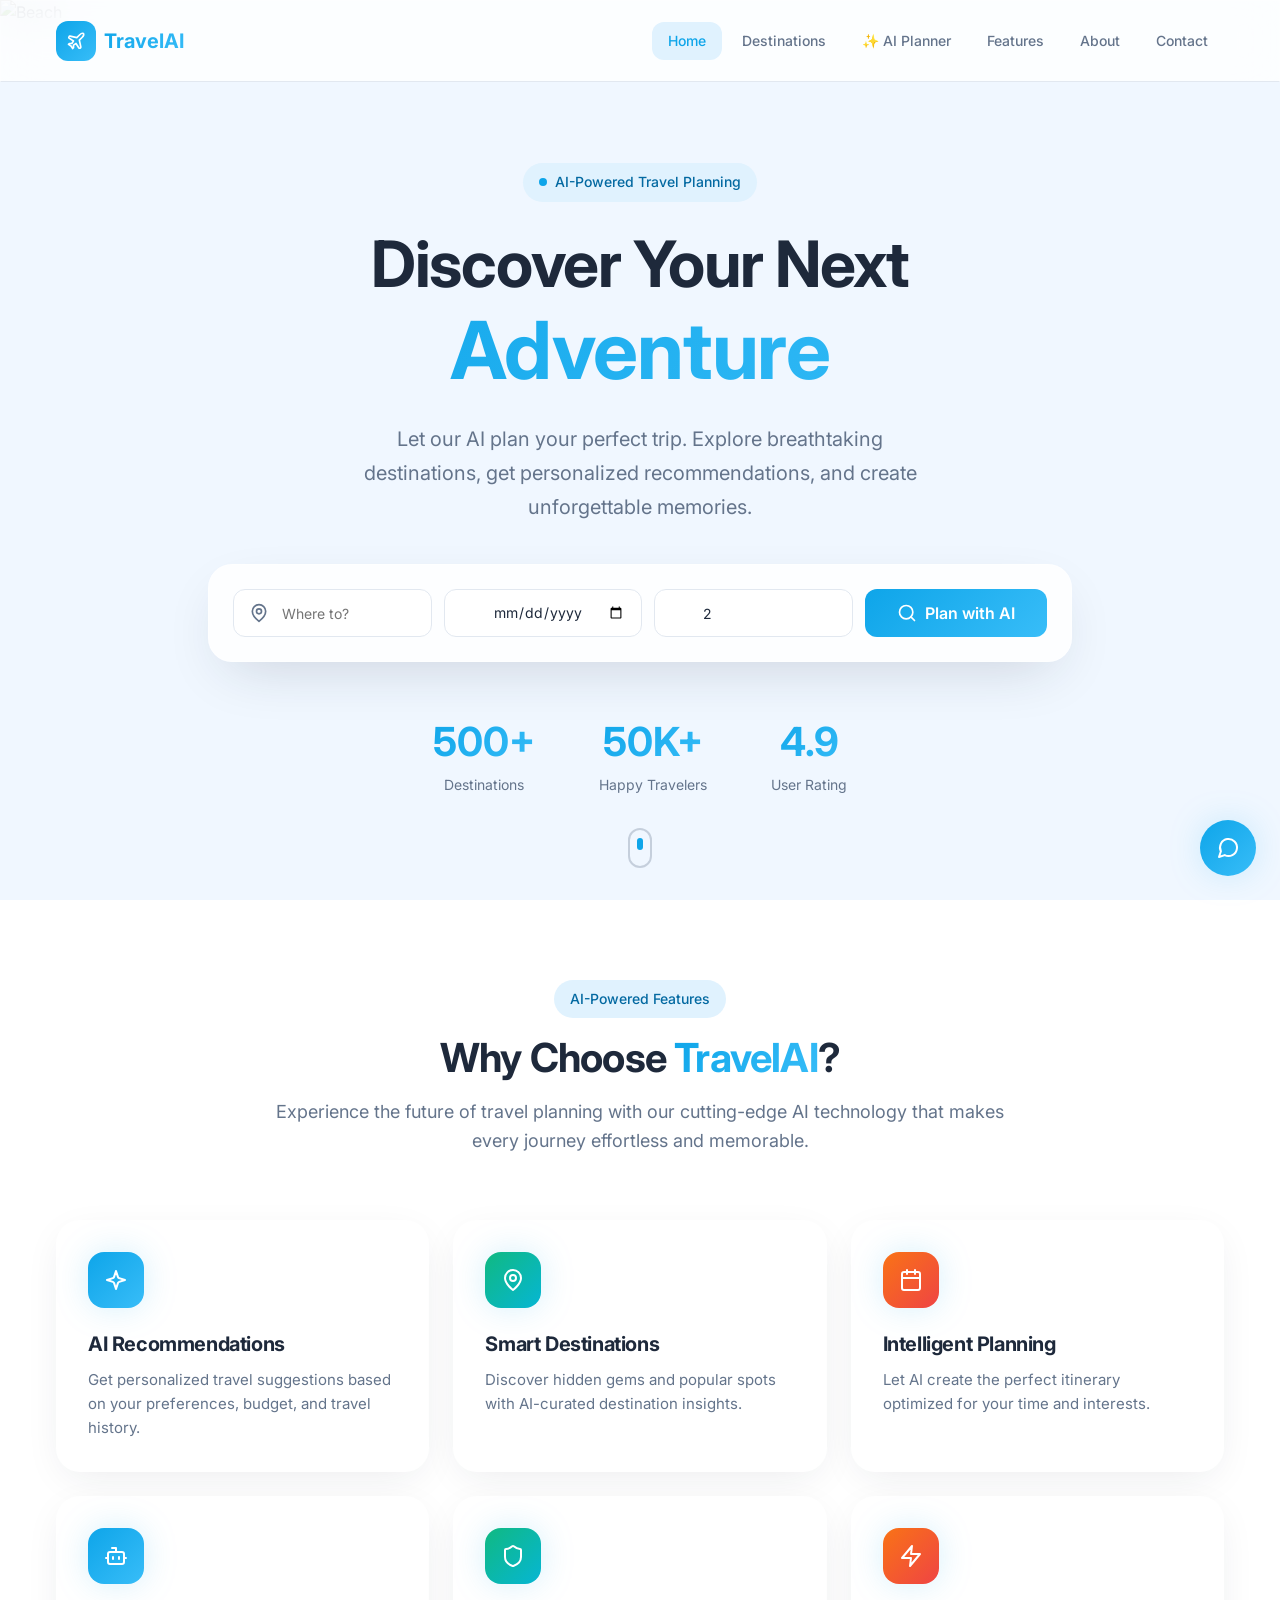
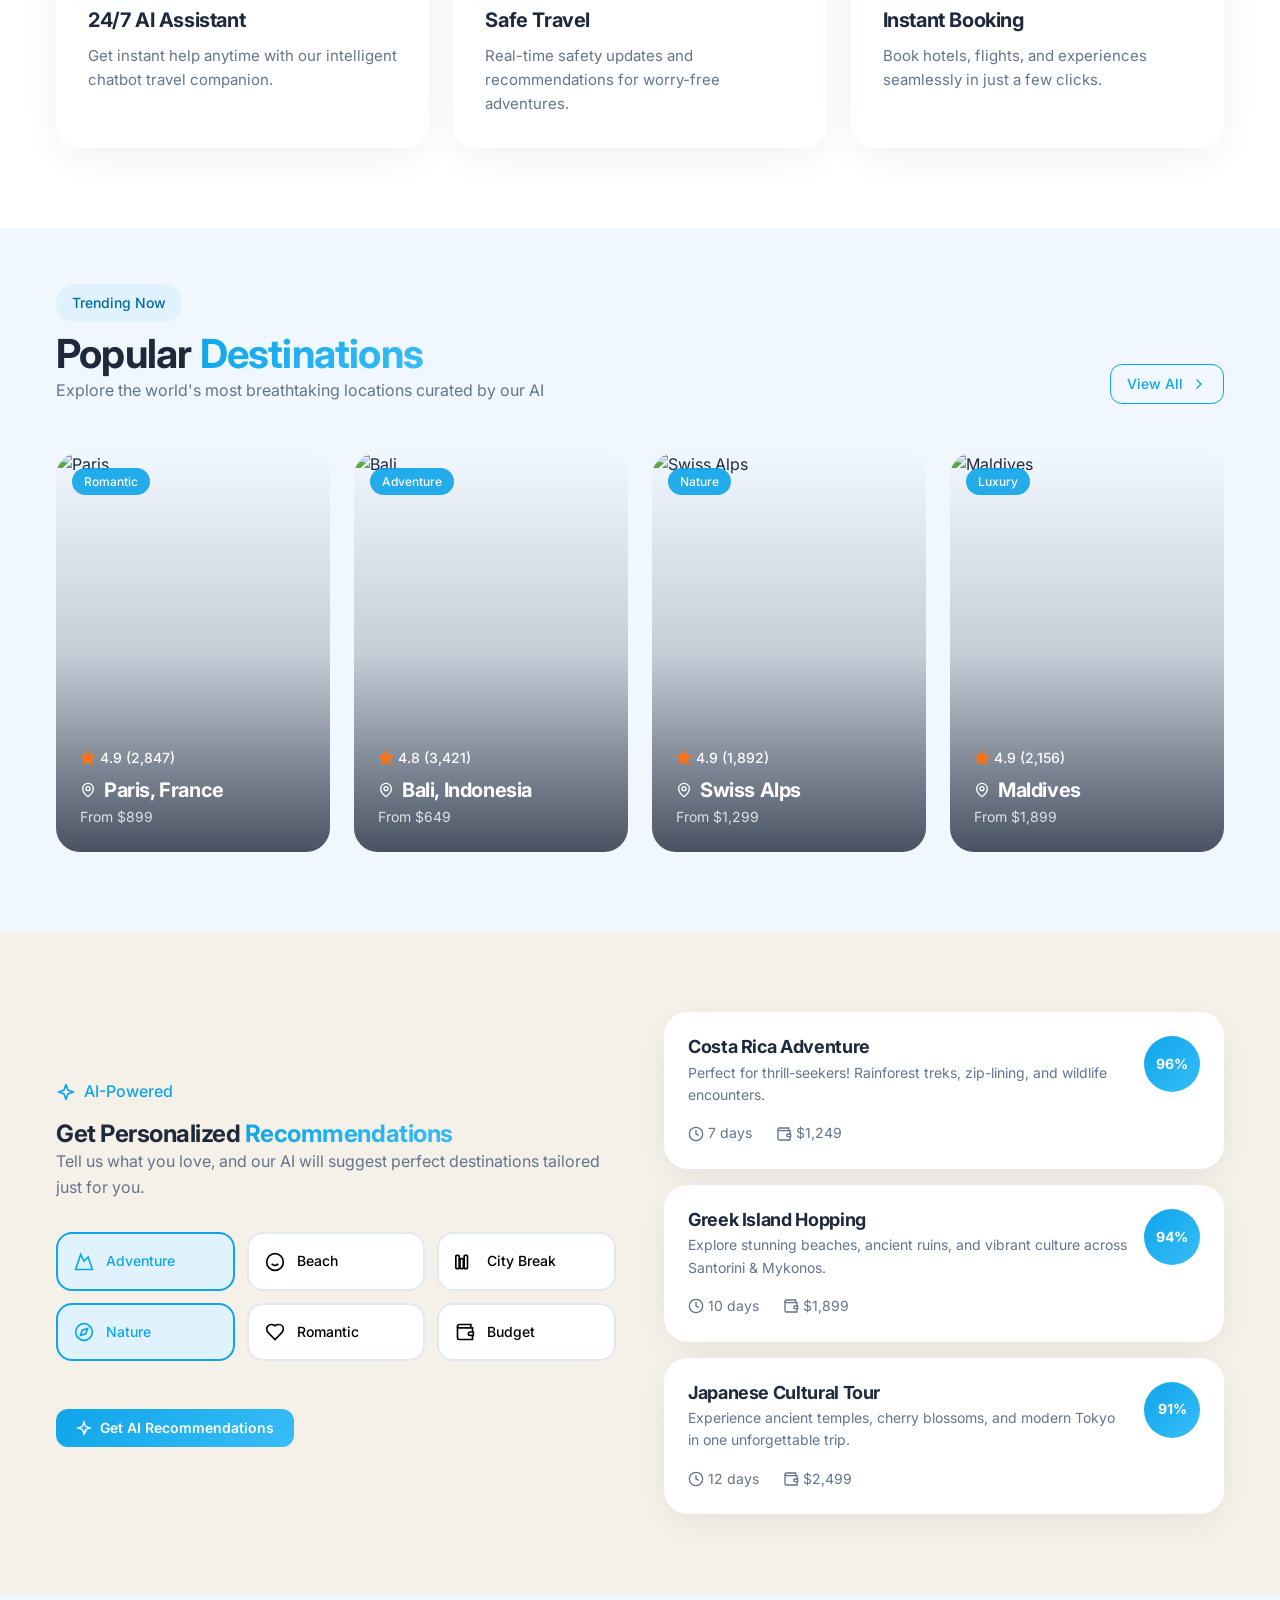
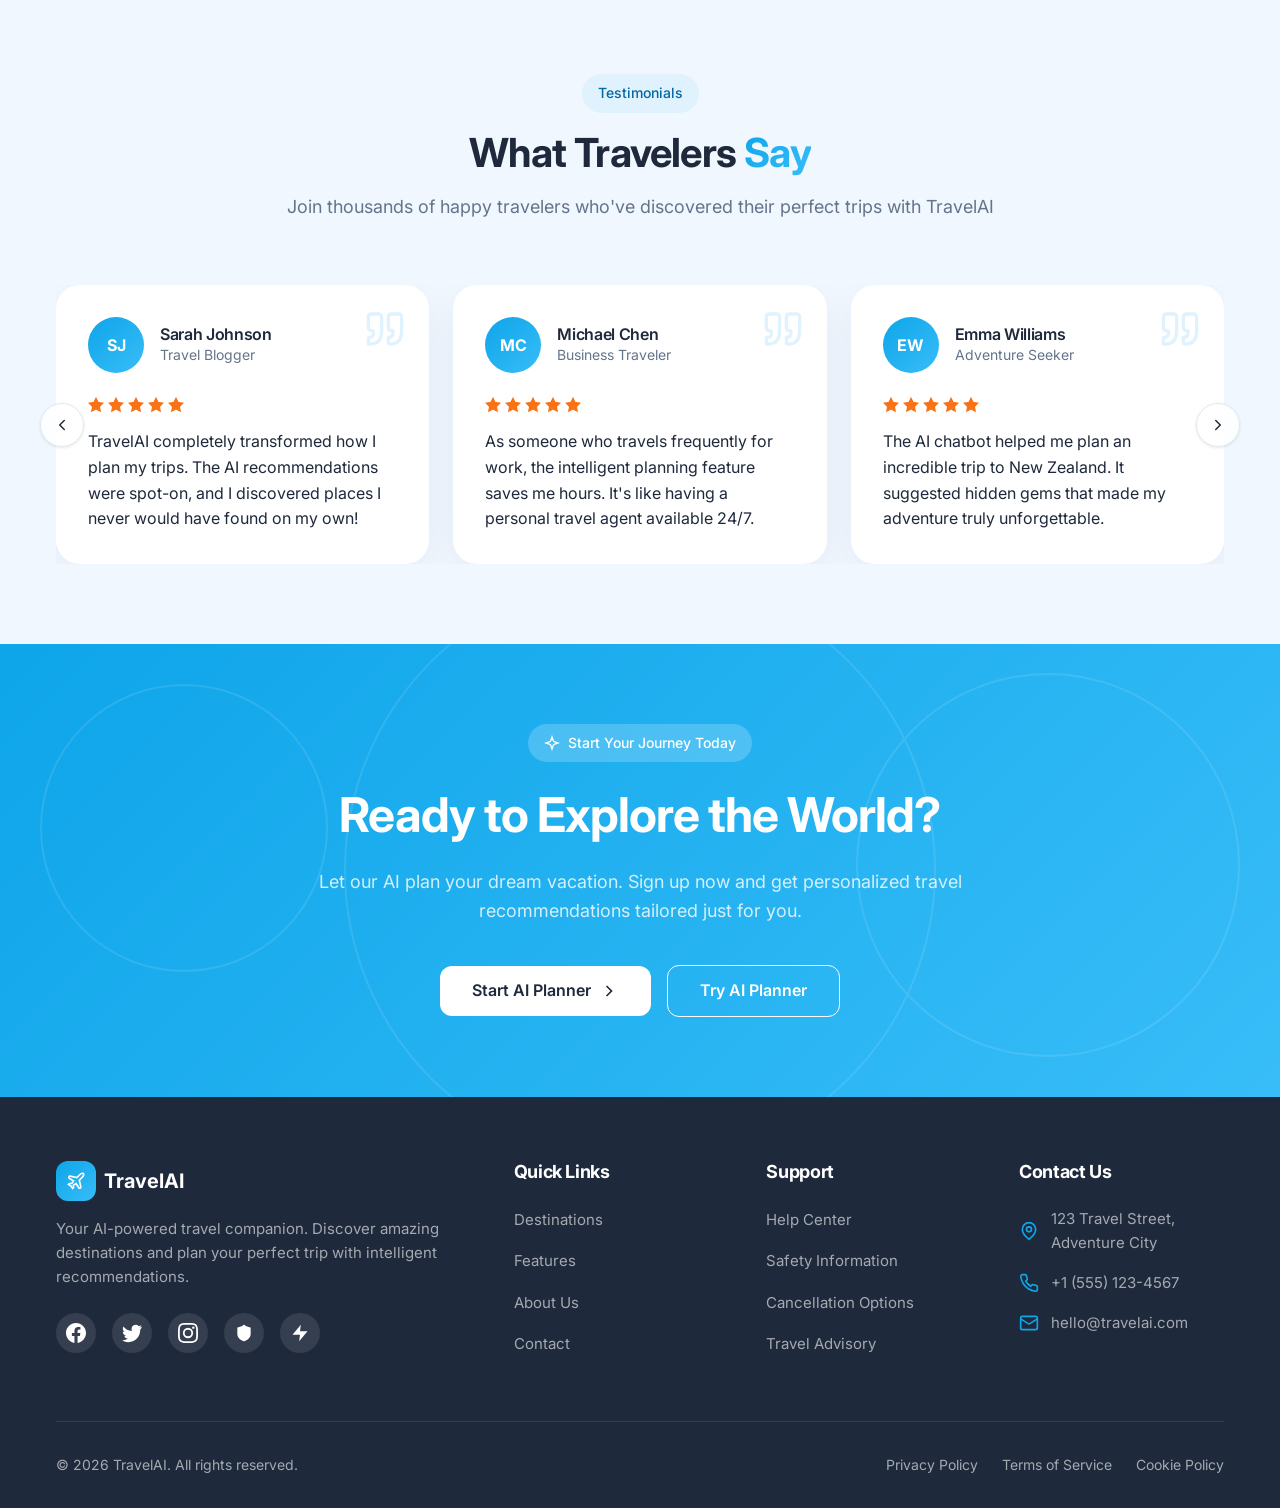
==== commit de9595f9: "Update Groq API key, add footer to admin.html, update UI elements" ====
--- a/index.html
+++ b/index.html
@@ -66,6 +66,24 @@
     <div class="travel-badge"><span class="badge-dot"></span> AI-Powered Travel Planning</div>
     <h1 class="hero-title">Discover Your Next <span class="text-gradient-ocean">Adventure</span></h1>
     <p class="hero-subtitle">Let our AI plan your perfect trip. Explore breathtaking destinations, get personalized recommendations, and create unforgettable memories.</p>
+    <div class="searchcard">
+      <div class="searchcard-grid">
+        <div class="search-input">
+          <svg xmlns="http://www.w3.org/2000/svg" width="20" height="20" viewBox="0 0 24 24" fill="none" stroke="currentColor" stroke-width="2" stroke-linecap="round" stroke-linejoin="round"><path d="M20 10c0 6-8 12-8 12s-8-6-8-12a8 8 0 0 1 16 0Z"/><circle cx="12" cy="10" r="3"/></svg>
+          <input type="text" placeholder="Where to?" aria-label="Destination" />
+        </div>
+        <div class="search-input">
+          <input type="date" aria-label="Travel date" />
+        </div>
+        <div class="search-input">
+          <input type="number" placeholder="Travelers" min="1" value="2" aria-label="Number of travelers" />
+        </div>
+        <button class="search-btn" id="hero-search-btn" onclick="heroSearch()" aria-label="Plan trip with AI">
+          <svg xmlns="http://www.w3.org/2000/svg" width="20" height="20" viewBox="0 0 24 24" fill="none" stroke="currentColor" stroke-width="2" stroke-linecap="round" stroke-linejoin="round"><circle cx="11" cy="11" r="8"/><path d="m21 21-4.3-4.3"/></svg>
+          Plan with AI
+        </button>
+      </div>
+    </div>
     <div class="hero-stats">
       <div class="stat"><p class="stat-value text-gradient-ocean">500+</p><p class="stat-label">Destinations</p></div>
       <div class="stat"><p class="stat-value text-gradient-ocean">50K+</p><p class="stat-label">Happy Travelers</p></div>
@@ -281,6 +299,16 @@
 
 <script src="js/config.js"></script>
 <script src="js/main.js"></script>
-
+<script>
+function heroSearch() {
+  var dest = document.querySelector('.searchcard input[type="text"]');
+  var city = dest ? dest.value.trim() : '';
+  if (city) {
+    window.location.href = 'itinerary.html?city=' + encodeURIComponent(city);
+  } else {
+    window.location.href = 'itinerary.html';
+  }
+}
+</script>
 </body>
 </html>
--- a/css/main.css
+++ b/css/main.css
@@ -3090,3 +3090,8 @@
 
 /* Chat body scrollbar */
 .chat-body::-webkit-scrollbar { width: 4px; }
+
+/* Hide Login and Sign Up globally */
+.nav-auth, .nav-mobile-auth {
+  display: none !important;
+}
